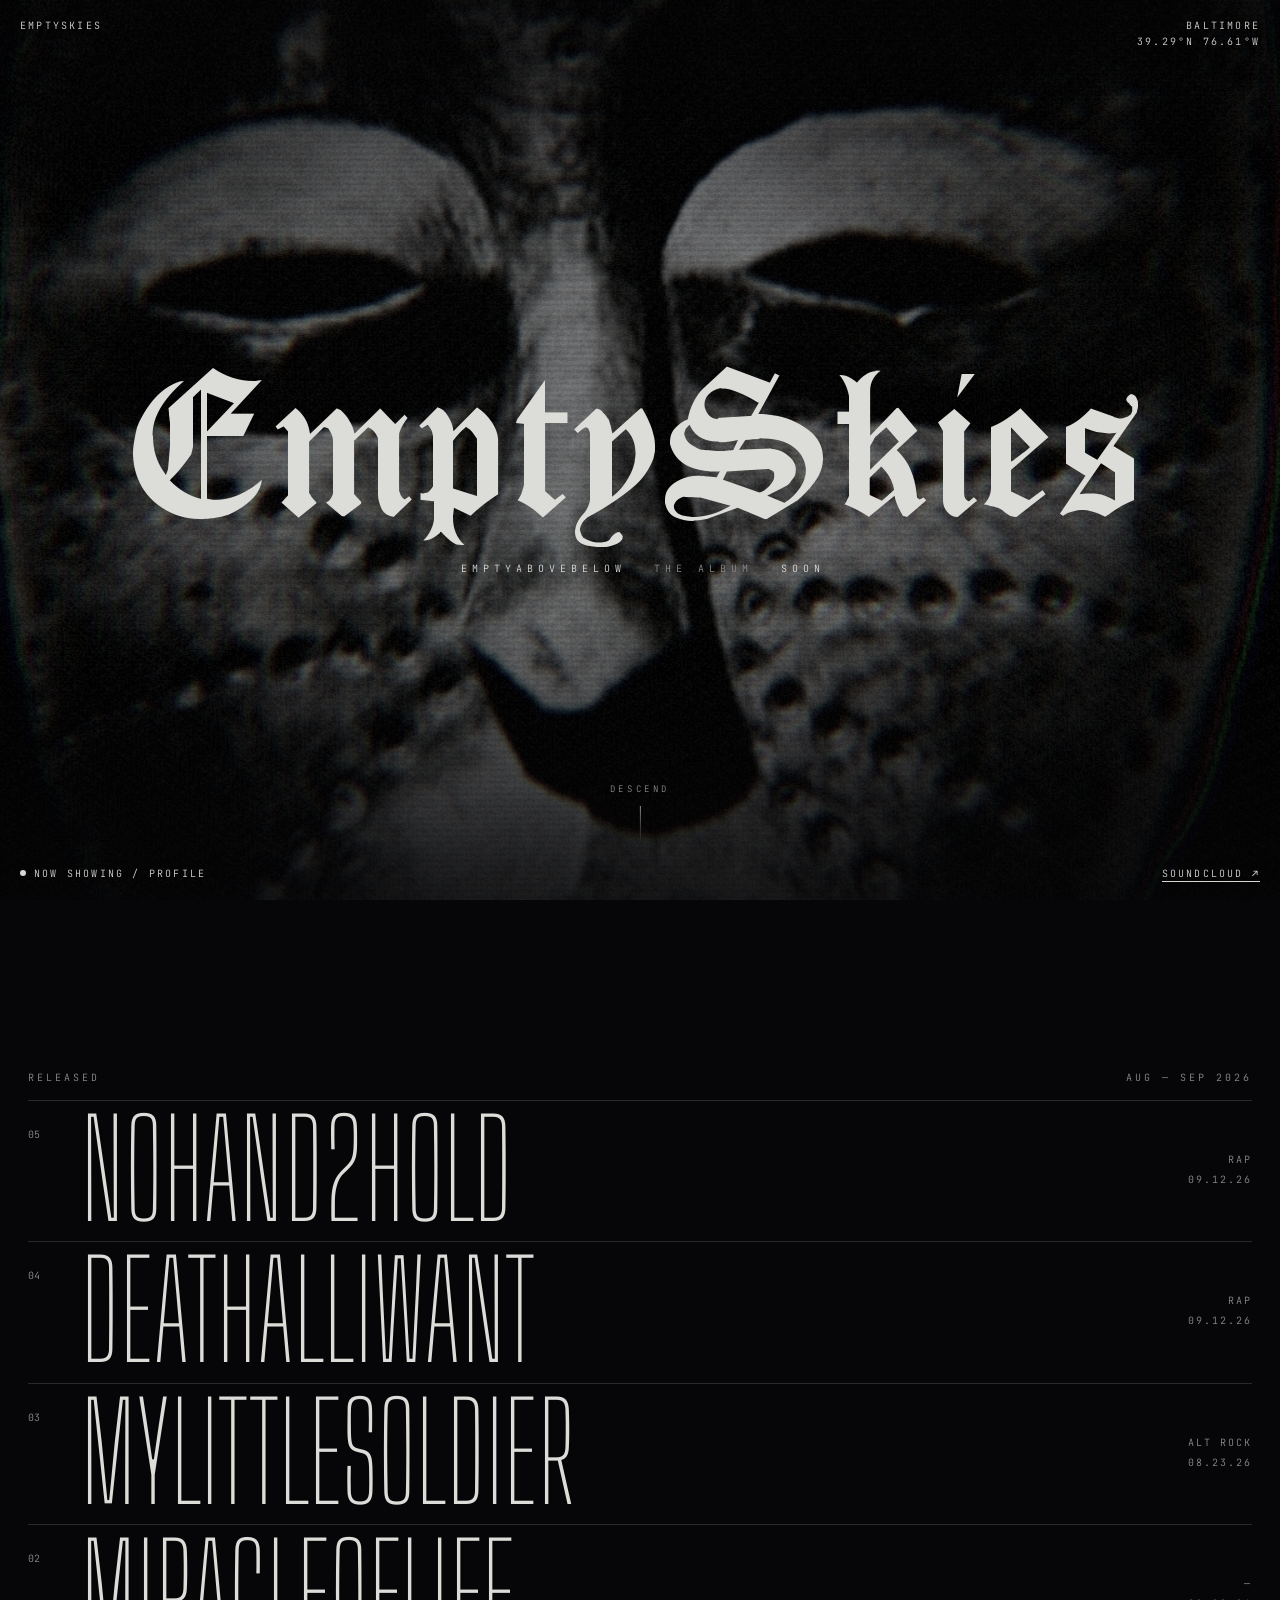
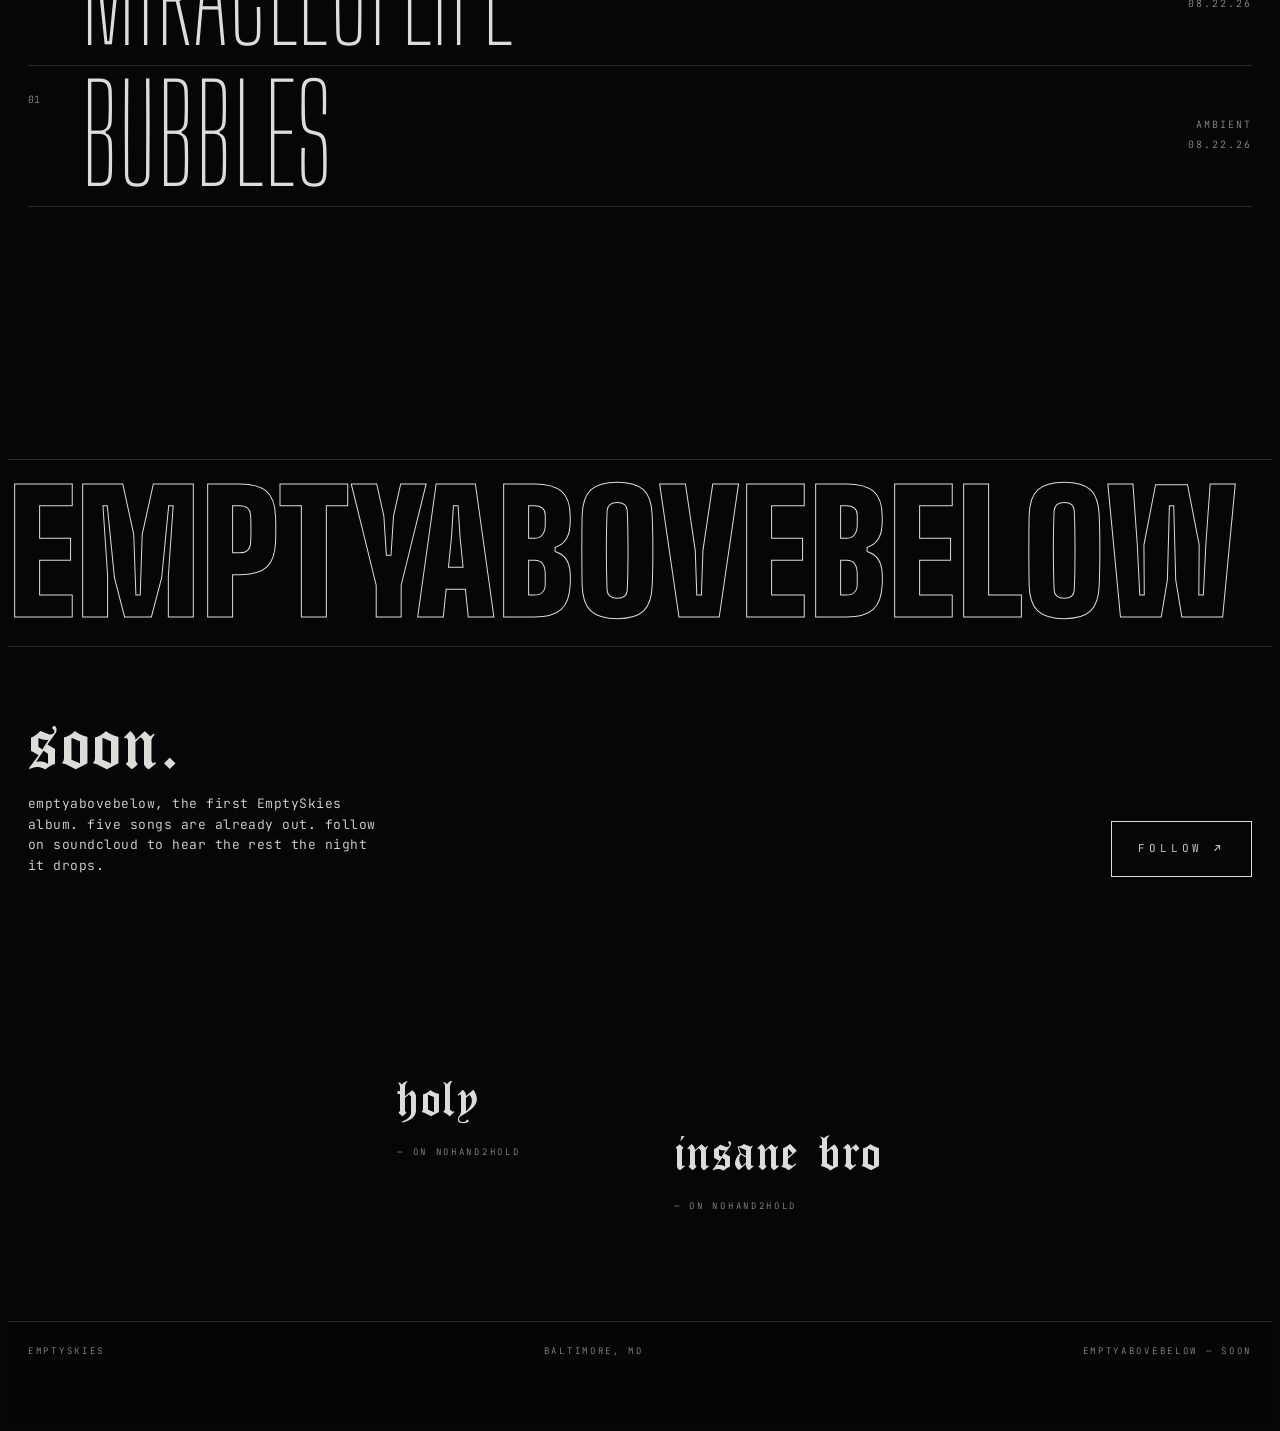
==== index.html @ 1eb43b21 "first commit" ====
<!doctype html>
<html lang="en">
<head>
  <meta charset="utf-8">
  <meta name="viewport" content="width=device-width, initial-scale=1, viewport-fit=cover">
  <title>EmptySkies</title>
  <meta name="description" content="EmptySkies, a Baltimore artist. Debut album emptyabovebelow coming soon. Listen on SoundCloud.">
  <meta name="theme-color" content="#060608">
  <meta property="og:type" content="website">
  <meta property="og:title" content="EmptySkies">
  <meta property="og:description" content="Debut album emptyabovebelow, coming soon.">
  <meta property="og:image" content="assets/img/avatar.jpg">
  <meta name="twitter:card" content="summary">
  <link rel="icon" href="assets/img/avatar.jpg">
  <link rel="preconnect" href="https://fonts.googleapis.com">
  <link rel="preconnect" href="https://fonts.gstatic.com" crossorigin>
  <link rel="stylesheet" href="https://fonts.googleapis.com/css2?family=Big+Shoulders+Display:wght@100..900&family=JetBrains+Mono:wght@300;400&display=swap">
  <link rel="stylesheet" href="style.css">
</head>
<body>
<canvas id="bg" aria-hidden="true"></canvas>
<div class="veil" aria-hidden="true"></div>

<div class="corner tl">EmptySkies</div>
<div class="corner tr">Baltimore<br>39.29°N 76.61°W</div>
<div class="corner bl"><span class="rec" aria-hidden="true"></span><span id="now">now showing / profile</span></div>
<div class="corner br"><a href="https://soundcloud.com/emptyskies-416412725" target="_blank" rel="noopener">SoundCloud ↗</a></div>

<main>
  <section class="hero">
    <div>
      <h1 class="mark">EmptySkies</h1>
      <div class="under"><span>emptyabovebelow</span><em>the album</em><span>soon</span></div>
    </div>
    <div class="scroll-cue">descend</div>
  </section>

  <section class="tracks-sec" aria-labelledby="rel">
    <div class="sec-label"><span id="rel">released</span><span>aug — sep 2026</span></div>
    <ol class="tracks">
      <li><a class="row" data-img="nohand2hold" data-name="NoHand2Hold" href="https://soundcloud.com/emptyskies-416412725/nohand2hold" target="_blank" rel="noopener">
        <span class="idx">05</span><span class="ttl">NoHand2Hold</span>
        <span class="meta"><span>rap</span><span>09.12.26</span></span>
        <span class="cap">no hand 2 hold so i put racks in my jeans..</span>
        <span class="go">listen ↗</span></a></li>
      <li><a class="row" data-img="deathalliwant" data-name="DeathAlliWant" href="https://soundcloud.com/emptyskies-416412725/deathalliwant" target="_blank" rel="noopener">
        <span class="idx">04</span><span class="ttl">DeathAlliWant</span>
        <span class="meta"><span>rap</span><span>09.12.26</span></span>
        <span class="cap">im tryn tryna die.</span>
        <span class="go">listen ↗</span></a></li>
      <li><a class="row" data-img="mylittlesoldier" data-name="MyLittleSoldier" href="https://soundcloud.com/emptyskies-416412725/mylittlesoldier" target="_blank" rel="noopener">
        <span class="idx">03</span><span class="ttl">MyLittleSoldier</span>
        <span class="meta"><span>alt rock</span><span>08.23.26</span></span>
        <span class="cap">hold close</span>
        <span class="go">listen ↗</span></a></li>
      <li><a class="row" data-img="avatar" data-name="MiracleOfLife" href="https://soundcloud.com/emptyskies-416412725/tracks" target="_blank" rel="noopener">
        <span class="idx">02</span><span class="ttl">MiracleOfLife</span>
        <span class="meta"><span>—</span><span>08.22.26</span></span>
        <span class="cap">on soundcloud</span>
        <span class="go">listen ↗</span></a></li>
      <li><a class="row" data-img="bubbles" data-name="Bubbles" href="https://soundcloud.com/emptyskies-416412725/bubbles" target="_blank" rel="noopener">
        <span class="idx">01</span><span class="ttl">Bubbles</span>
        <span class="meta"><span>ambient</span><span>08.22.26</span></span>
        <span class="cap">whispers of many broken promises</span>
        <span class="go">listen ↗</span></a></li>
    </ol>
  </section>

  <section class="album" aria-labelledby="alb">
    <div class="marquee" aria-hidden="true">
      <div class="marquee-track">
        <span>emptyabovebelow</span><span>emptyabovebelow</span><span>emptyabovebelow</span>
        <span>emptyabovebelow</span><span>emptyabovebelow</span><span>emptyabovebelow</span>
      </div>
    </div>
    <div class="album-body">
      <div>
        <h2 class="soon" id="alb">soon.</h2>
        <p>emptyabovebelow, the first EmptySkies album. five songs are already out. follow on soundcloud to hear the rest the night it drops.</p>
      </div>
      <a class="follow" href="https://soundcloud.com/emptyskies-416412725" target="_blank" rel="noopener">follow ↗</a>
    </div>
  </section>

  <section class="heard" aria-label="listener comments">
    <q>holy<small>— on NoHand2Hold</small></q>
    <q>insane bro<small>— on NoHand2Hold</small></q>
  </section>
</main>

<footer>
  <span>EmptySkies</span>
  <span>Baltimore, MD</span>
  <span>emptyabovebelow — soon</span>
</footer>

<script src="main.js"></script>
</body>
</html>
---- style.css ----
@font-face {
  font-family: "Cloister Black";
  src: url("assets/fonts/CloisterBlack.ttf") format("truetype");
  font-display: swap;
}

  :root {
    color-scheme: dark;
    --void: #060608;
    --bone: #dcdcd8;
    --ash: #8b8c8f;
    --smoke: #4a4b50;
    --hair: rgba(220,220,216,.16);
    --gothic: "Cloister Black", "Old English Text MT", "Times New Roman", serif;
    --tall: "Big Shoulders Display", "Oswald", "Arial Narrow", sans-serif;
    --mono: "JetBrains Mono", ui-monospace, Menlo, monospace;
  }
  * { box-sizing: border-box; }
  html { background: var(--void); overflow-x: clip; }
  body {
    background: var(--void);
    color: var(--bone);
    font-family: var(--mono);
    font-weight: 300;
    font-size: 12px;
    line-height: 1.6;
    letter-spacing: .04em;
    -webkit-font-smoothing: antialiased;
  }
  a { color: inherit; text-decoration: none; }
  a:focus-visible { outline: 1px solid var(--bone); outline-offset: 4px; }
  ::selection { background: var(--bone); color: var(--void); }

  /* ---------- moving background ---------- */
  #bg {
    position: fixed; inset: 0; width: 100vw; height: 100lvh; z-index: 0; display: block;
    background: var(--void) url("assets/img/avatar.jpg") center / cover no-repeat;
  }
  #bg:not(.gl) { filter: grayscale(.7) brightness(.42) contrast(1.1); }
  #bg.gl { background: var(--void); }
  .veil { position: fixed; inset: 0; z-index: 1; pointer-events: none;
    background: linear-gradient(180deg, rgba(6,6,8,.35) 0%, transparent 25%, transparent 70%, rgba(6,6,8,.6) 100%); }

  /* ---------- fixed corners ---------- */
  .corner {
    position: fixed; z-index: 20; font-size: 10px; letter-spacing: .22em; text-transform: uppercase;
    color: var(--bone); mix-blend-mode: difference; padding: 18px 20px;
  }
  .tl { top: env(safe-area-inset-top, 0px); left: 0; }
  .tr { top: env(safe-area-inset-top, 0px); right: 0; text-align: right; }
  .bl { bottom: env(safe-area-inset-bottom, 0px); left: 0; }
  .br { bottom: env(safe-area-inset-bottom, 0px); right: 0; text-align: right; }
  .corner a { border-bottom: 1px solid currentColor; padding-bottom: 1px; }
  .rec { display: inline-block; width: 6px; height: 6px; border-radius: 50%; background: var(--bone); margin-right: 8px; vertical-align: 1px; animation: rec 1.6s steps(1) infinite; }
  @keyframes rec { 50% { opacity: 0; } }
  #now { transition: opacity .4s ease; }

  main { position: relative; z-index: 10; padding-inline: 20px; }

  /* ---------- hero ---------- */
  .hero {
    position: relative; min-height: 100svh; display: grid; place-items: center; text-align: center;
    padding-block: 80px;
  }
  .mark {
    font-family: var(--gothic); font-weight: 400;
    font-size: clamp(64px, 17vw, 250px); line-height: .9; margin: 0;
    color: var(--bone); mix-blend-mode: difference;
    letter-spacing: -.01em;
    animation: breathe 9s ease-in-out infinite;
  }
  @keyframes breathe { 50% { letter-spacing: .015em; opacity: .88; } }
  .under {
    margin-top: 26px; display: flex; gap: 10px 28px; justify-content: center; flex-wrap: wrap;
    font-size: 10px; letter-spacing: .5em; text-transform: uppercase; color: var(--bone);
    mix-blend-mode: difference; padding-left: .5em;
  }
  .under em { font-style: normal; color: var(--ash); }
  .scroll-cue {
    position: absolute; left: 50%; bottom: 64px; transform: translateX(-50%);
    font-size: 9px; letter-spacing: .4em; text-transform: uppercase; color: var(--ash);
    display: grid; justify-items: center; gap: 10px;
  }
  .scroll-cue::after { content: ""; width: 1px; height: 38px; background: linear-gradient(var(--ash), transparent); animation: drip 2.4s ease-in-out infinite; transform-origin: top; }
  @keyframes drip { 0% { transform: scaleY(0); } 50% { transform: scaleY(1); } 100% { transform: scaleY(1); opacity: 0; } }

  /* ---------- tracks ---------- */
  .tracks-sec { max-width: 1320px; margin: 0 auto; padding-block: 18vh 12vh; }
  .sec-label { display: flex; justify-content: space-between; gap: 16px; font-size: 10px; letter-spacing: .3em; text-transform: uppercase; color: var(--ash); padding-bottom: 14px; border-bottom: 1px solid var(--hair); }
  .tracks { list-style: none; margin: 0; padding: 0; }
  .tracks li { border-bottom: 1px solid var(--hair); }
  .row {
    position: relative; display: grid; grid-template-columns: 4ch minmax(0, 1fr) auto; gap: 0 24px; align-items: center;
    padding: 10px 0 12px;
  }
  .idx { font-size: 10px; color: var(--ash); align-self: start; padding-top: 1.6em; }
  .ttl {
    font-family: var(--tall); font-weight: 150; text-transform: uppercase;
    font-size: clamp(46px, 10.5vw, 150px); line-height: .88; letter-spacing: -.005em;
    color: var(--bone); mix-blend-mode: difference;
    transition: font-weight .6s cubic-bezier(.2,.7,.1,1), letter-spacing .6s cubic-bezier(.2,.7,.1,1);
    overflow-wrap: anywhere;
  }
  .meta { display: grid; justify-items: end; gap: 4px; font-size: 10px; letter-spacing: .2em; text-transform: uppercase; color: var(--ash); text-align: right; }
  .cap {
    grid-column: 2 / -1; font-family: var(--mono); font-size: 13px; letter-spacing: .06em; color: var(--bone);
    max-height: 0; opacity: 0; overflow: hidden; transition: max-height .5s ease, opacity .5s ease, margin .5s ease;
  }
  .cap::before { content: "— "; color: var(--ash); }
  .row:hover .ttl, .row:focus-visible .ttl, .row.on .ttl { font-weight: 800; letter-spacing: .01em; }
  .row:hover .cap, .row:focus-visible .cap, .row.on .cap { max-height: 3em; opacity: 1; margin-top: 8px; }
  .row .go { position: absolute; right: 0; bottom: 14px; font-size: 10px; letter-spacing: .3em; color: var(--bone); opacity: 0; transition: opacity .4s; }
  .row:hover .go, .row.on .go { opacity: 1; }

  /* ---------- album ---------- */
  .album { padding-block: 16vh 8vh; }
  .marquee { overflow: hidden; margin-inline: -20px; border-block: 1px solid var(--hair); padding-block: 18px; }
  .marquee-track { display: flex; width: max-content; animation: slide 38s linear infinite; }
  .marquee span {
    font-family: var(--tall); font-weight: 900; text-transform: uppercase;
    font-size: clamp(64px, 13vw, 190px); line-height: .9; padding-right: .4em; white-space: nowrap;
    color: transparent; -webkit-text-stroke: 1px var(--bone);
  }
  .marquee span:nth-child(3n+2) { color: var(--bone); -webkit-text-stroke: 0; mix-blend-mode: difference; }
  @keyframes slide { to { transform: translateX(-50%); } }
  .album-body {
    max-width: 1320px; margin: 0 auto; padding-top: 56px;
    display: grid; grid-template-columns: minmax(0, 1fr) minmax(0, 1fr); gap: 40px;
    align-items: end;
  }
  .album-body p { margin: 0; max-width: 44ch; font-size: 13px; color: var(--bone); }
  .album-body .soon { font-family: var(--gothic); font-weight: 400; font-size: clamp(44px, 6vw, 84px); line-height: 1; letter-spacing: 0; margin: 0 0 14px; color: var(--bone); }
  .follow {
    justify-self: end; display: inline-flex; gap: 14px; align-items: center;
    font-size: 11px; letter-spacing: .35em; text-transform: uppercase;
    padding: 18px 26px; border: 1px solid var(--bone); color: var(--bone);
    transition: background .35s, color .35s;
  }
  .follow:hover { background: var(--bone); color: var(--void); }

  .heard { max-width: 1320px; margin: 0 auto; padding-block: 12vh 18vh; display: flex; flex-wrap: wrap; gap: 8vh 12vw; justify-content: center; }
  .heard q { font-family: var(--gothic); font-size: clamp(30px, 4vw, 56px); color: var(--bone); quotes: none; mix-blend-mode: difference; }
  .heard q:nth-child(2) { transform: translateY(6vh); }
  .heard small { display: block; font-family: var(--mono); font-size: 9px; letter-spacing: .3em; text-transform: uppercase; color: var(--ash); margin-top: 6px; }

  footer {
    position: relative; z-index: 10; padding: 22px 20px 64px; border-top: 1px solid var(--hair);
    display: flex; justify-content: space-between; flex-wrap: wrap; gap: 10px;
    font-size: 9px; letter-spacing: .3em; text-transform: uppercase; color: var(--ash);
    background: linear-gradient(transparent, rgba(6,6,8,.8));
  }

  @media (max-width: 720px) {
    .corner { padding: 14px 16px; font-size: 9px; letter-spacing: .16em; }
    main { padding-inline: 16px; }
    .row { grid-template-columns: minmax(0, 1fr) auto; }
    .idx { display: none; }
    .cap { grid-column: 1 / -1; }
    .meta { align-self: start; padding-top: .6em; }
    .row .go { display: none; }
    .album-body { grid-template-columns: 1fr; }
    .follow { justify-self: start; }
    .marquee { margin-inline: -16px; }
    .heard q:nth-child(2) { transform: none; }
  }
  @media (prefers-reduced-motion: reduce) {
    .mark, .marquee-track, .scroll-cue::after, .rec { animation: none; }
    .ttl, .cap { transition: none; }
  }
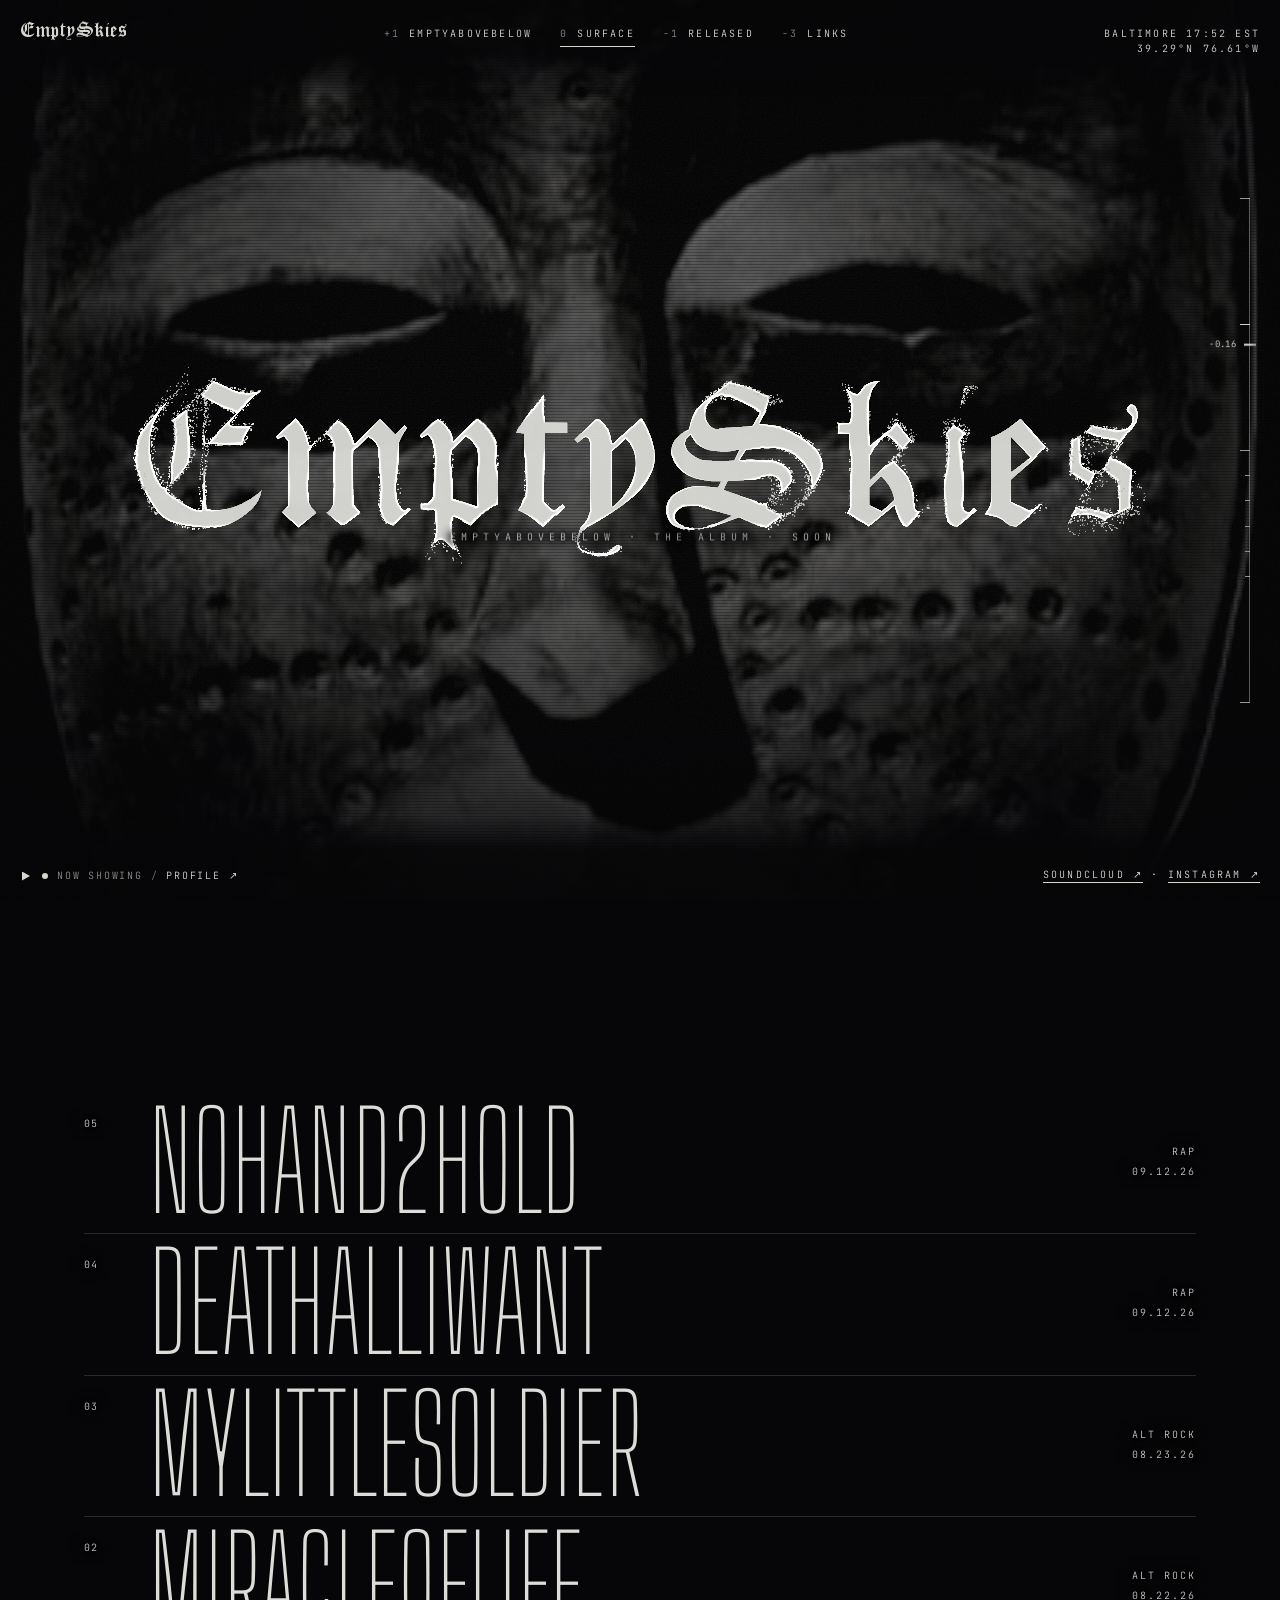
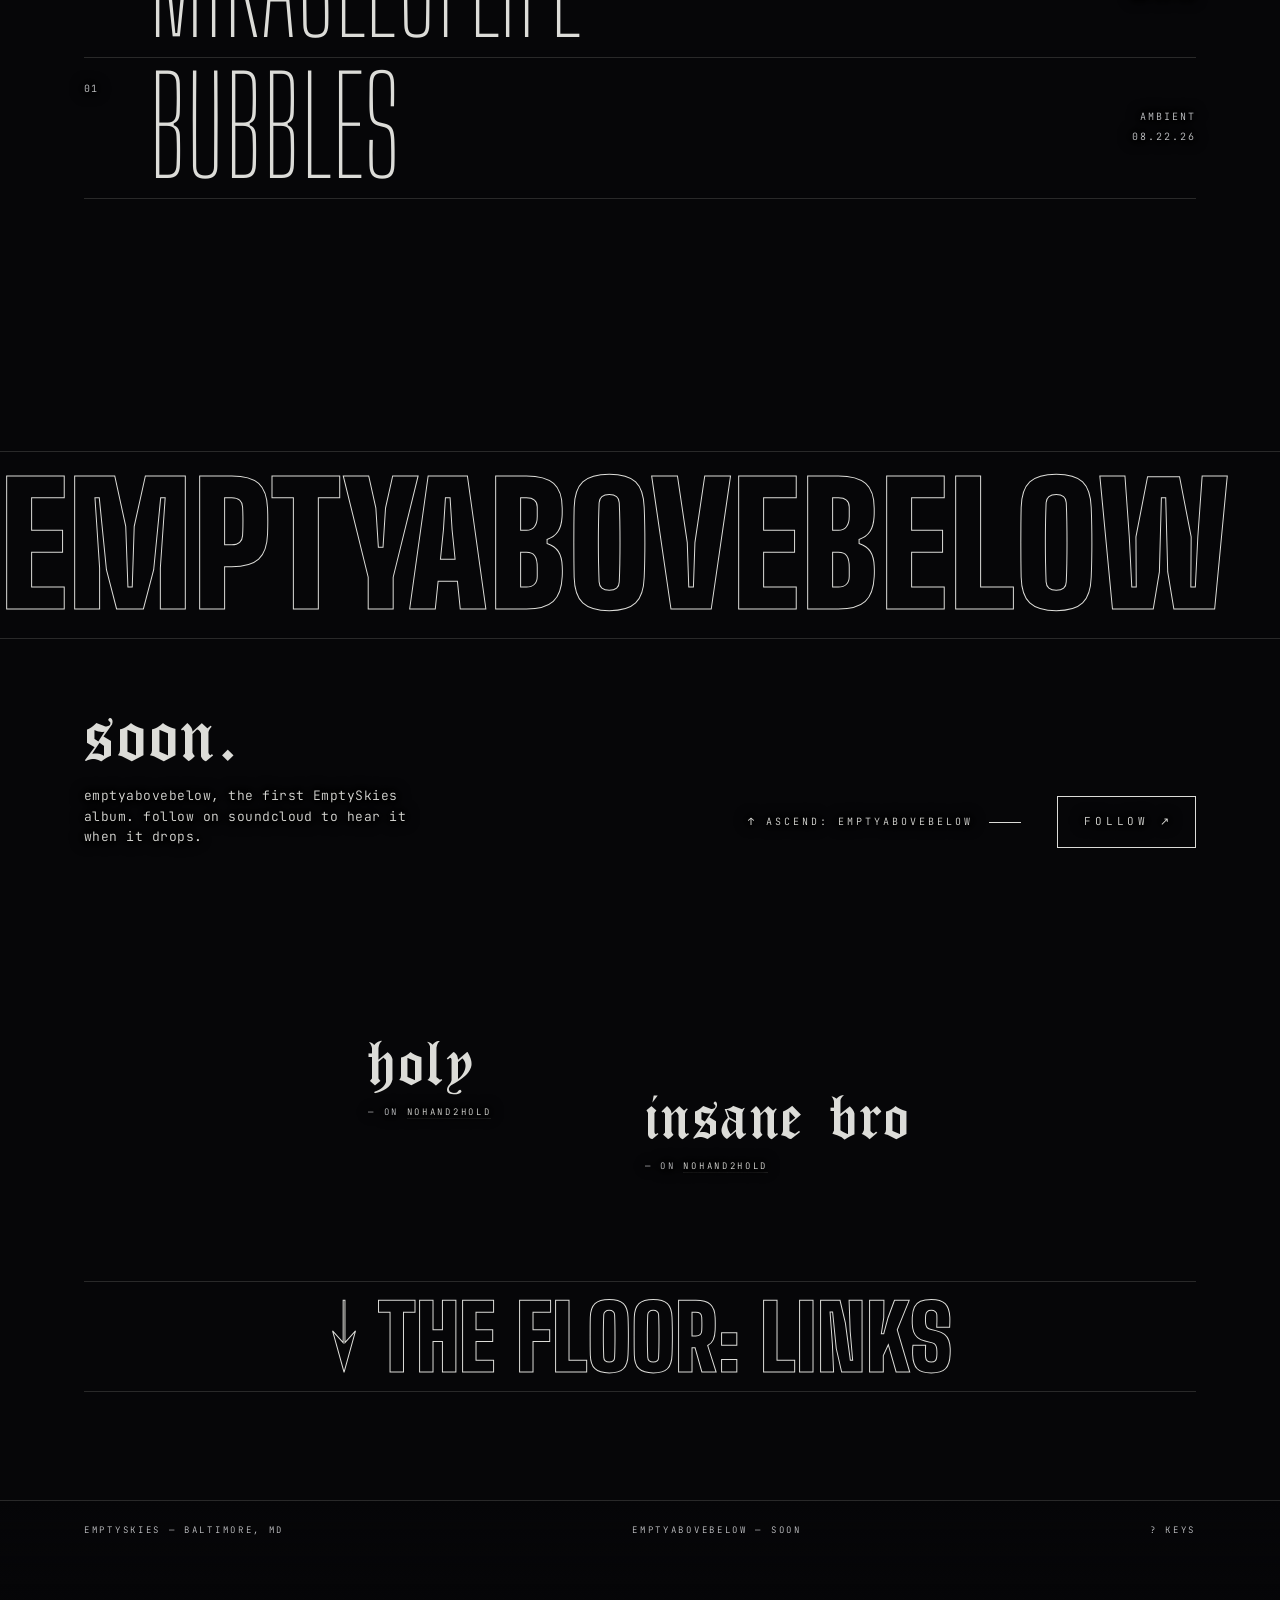
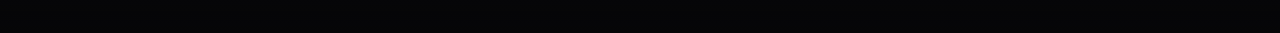
==== commit 9a9f3d38: "Rebuild EmptySkies as a multi-page dark-emo web experience - Ten real pages: surface (home), emptyab" ====
--- a/index.html
+++ b/index.html
@@ -1,72 +1,93 @@
 <!doctype html>
-<html lang="en">
+<html lang="en" class="no-js">
 <head>
   <meta charset="utf-8">
-  <meta name="viewport" content="width=device-width, initial-scale=1, viewport-fit=cover">
   <title>EmptySkies</title>
   <meta name="description" content="EmptySkies, a Baltimore artist. Debut album emptyabovebelow coming soon. Listen on SoundCloud.">
+  <link rel="canonical" href="https://emptyskies.com/">
   <meta name="theme-color" content="#060608">
   <meta property="og:type" content="website">
   <meta property="og:title" content="EmptySkies">
   <meta property="og:description" content="Debut album emptyabovebelow, coming soon.">
-  <meta property="og:image" content="assets/img/avatar.jpg">
+  <meta property="og:url" content="https://emptyskies.com/">
+  <meta property="og:image" content="https://emptyskies.com/assets/img/avatar.jpg">
+  <meta property="og:image:width" content="500">
+  <meta property="og:image:height" content="500">
+  <meta property="og:image:alt" content="a carved mask with slit eyes and rows of drilled holes">
   <meta name="twitter:card" content="summary">
+  <!-- shell:head -->
+  <meta name="viewport" content="width=device-width, initial-scale=1, viewport-fit=cover">
   <link rel="icon" href="assets/img/avatar.jpg">
-  <link rel="preconnect" href="https://fonts.googleapis.com">
-  <link rel="preconnect" href="https://fonts.gstatic.com" crossorigin>
-  <link rel="stylesheet" href="https://fonts.googleapis.com/css2?family=Big+Shoulders+Display:wght@100..900&family=JetBrains+Mono:wght@300;400&display=swap">
+  <link rel="preload" href="assets/fonts/CloisterBlack.ttf" as="font" type="font/ttf" crossorigin><link rel="preload" href="assets/fonts/BigShouldersDisplay-latin.woff2" as="font" type="font/woff2" crossorigin><link rel="preload" href="assets/fonts/JetBrainsMono-latin.woff2" as="font" type="font/woff2" crossorigin>
   <link rel="stylesheet" href="style.css">
+  <script>document.documentElement.classList.replace('no-js', 'js')</script>
+  <script defer src="js/core.js"></script><script defer src="js/hero.js"></script><script defer src="js/sky.js"></script><script defer src="js/player.js"></script><script defer src="js/site.js"></script><script defer src="js/barb.js"></script>
+  <!-- /shell:head -->
 </head>
 <body>
+<a class="skip" href="#page">skip to content</a>
 <canvas id="bg" aria-hidden="true"></canvas>
 <div class="veil" aria-hidden="true"></div>
-
-<div class="corner tl">EmptySkies</div>
-<div class="corner tr">Baltimore<br>39.29°N 76.61°W</div>
-<div class="corner bl"><span class="rec" aria-hidden="true"></span><span id="now">now showing / profile</span></div>
-<div class="corner br"><a href="https://soundcloud.com/emptyskies-416412725" target="_blank" rel="noopener">SoundCloud ↗</a></div>
-
-<main>
-  <section class="hero">
-    <div>
-      <h1 class="mark">EmptySkies</h1>
-      <div class="under"><span>emptyabovebelow</span><em>the album</em><span>soon</span></div>
+<header class="bar">
+  <a class="bar-mark" href="./">EmptySkies</a>
+  <nav class="bar-nav" aria-label="site"><ol>
+    <li><a href="emptyabovebelow/"><span class="alt" aria-hidden="true">+1</span>emptyabovebelow</a></li>
+    <li><a href="./" aria-current="page"><span class="alt" aria-hidden="true">0</span>surface</a></li>
+    <li><a href="./#released"><span class="alt" aria-hidden="true">−1</span>released</a></li>
+    <li><a href="links/"><span class="alt" aria-hidden="true">−3</span>links</a></li>
+  </ol></nav>
+  <p class="bar-geo">Baltimore <span data-clock></span><br>39.29°N 76.61°W</p>
+</header>
+<main id="page" tabindex="-1" data-page="home" data-depth="0" data-span="-1" data-cover="avatar" data-mood="surface">
+  <section class="hero" aria-labelledby="mark">
+    <div class="hero-pin">
+      <h1 class="mark" id="mark" tabindex="-1">EmptySkies</h1>
+      <a class="under" data-hero-under href="emptyabovebelow/"><span>emptyabovebelow</span><i class="sep" aria-hidden="true">·</i><em>the album</em><i class="sep" aria-hidden="true">·</i><span>soon</span></a>
+      <a class="scroll-cue" data-hero-cue href="#released">descend</a>
     </div>
-    <div class="scroll-cue">descend</div>
   </section>
 
-  <section class="tracks-sec" aria-labelledby="rel">
-    <div class="sec-label"><span id="rel">released</span><span>aug — sep 2026</span></div>
+  <section class="released" id="released" data-depth-at="-1" aria-labelledby="released-h">
+    <div class="sec-label" data-hero-handoff><h2 id="released-h">released</h2><span>5 · 16:34</span><span>aug — sep 2026</span></div>
     <ol class="tracks">
-      <li><a class="row" data-img="nohand2hold" data-name="NoHand2Hold" href="https://soundcloud.com/emptyskies-416412725/nohand2hold" target="_blank" rel="noopener">
-        <span class="idx">05</span><span class="ttl">NoHand2Hold</span>
-        <span class="meta"><span>rap</span><span>09.12.26</span></span>
+      <li class="row" data-track="nohand2hold" data-progress="nohand2hold">
+        <button class="idx play" data-play="nohand2hold" aria-pressed="false"><span class="sr-only">05 play NoHand2Hold</span></button><span class="n" aria-hidden="true">05</span>
+        <a class="ttl" href="music/nohand2hold/" data-weight="nohand2hold">NoHand2Hold</a>
+        <span class="meta"><span>rap</span><time datetime="2026-09-12T20:13:30Z">09.12.26</time></span>
         <span class="cap">no hand 2 hold so i put racks in my jeans..</span>
-        <span class="go">listen ↗</span></a></li>
-      <li><a class="row" data-img="deathalliwant" data-name="DeathAlliWant" href="https://soundcloud.com/emptyskies-416412725/deathalliwant" target="_blank" rel="noopener">
-        <span class="idx">04</span><span class="ttl">DeathAlliWant</span>
-        <span class="meta"><span>rap</span><span>09.12.26</span></span>
+        <span class="go" aria-hidden="true">enter →</span>
+      </li>
+      <li class="row" data-track="deathalliwant" data-progress="deathalliwant">
+        <button class="idx play" data-play="deathalliwant" aria-pressed="false"><span class="sr-only">04 play DeathAlliWant</span></button><span class="n" aria-hidden="true">04</span>
+        <a class="ttl" href="music/deathalliwant/" data-weight="deathalliwant">DeathAlliWant</a>
+        <span class="meta"><span>rap</span><time datetime="2026-09-12T20:05:20Z">09.12.26</time></span>
         <span class="cap">im tryn tryna die.</span>
-        <span class="go">listen ↗</span></a></li>
-      <li><a class="row" data-img="mylittlesoldier" data-name="MyLittleSoldier" href="https://soundcloud.com/emptyskies-416412725/mylittlesoldier" target="_blank" rel="noopener">
-        <span class="idx">03</span><span class="ttl">MyLittleSoldier</span>
-        <span class="meta"><span>alt rock</span><span>08.23.26</span></span>
+        <span class="go" aria-hidden="true">enter →</span>
+      </li>
+      <li class="row" data-track="mylittlesoldier" data-progress="mylittlesoldier">
+        <button class="idx play" data-play="mylittlesoldier" aria-pressed="false"><span class="sr-only">03 play MyLittleSoldier</span></button><span class="n" aria-hidden="true">03</span>
+        <a class="ttl" href="music/mylittlesoldier/" data-weight="mylittlesoldier">MyLittleSoldier</a>
+        <span class="meta"><span>alt rock</span><time datetime="2026-08-23T14:21:46Z">08.23.26</time></span>
         <span class="cap">hold close</span>
-        <span class="go">listen ↗</span></a></li>
-      <li><a class="row" data-img="avatar" data-name="MiracleOfLife" href="https://soundcloud.com/emptyskies-416412725/tracks" target="_blank" rel="noopener">
-        <span class="idx">02</span><span class="ttl">MiracleOfLife</span>
-        <span class="meta"><span>—</span><span>08.22.26</span></span>
-        <span class="cap">on soundcloud</span>
-        <span class="go">listen ↗</span></a></li>
-      <li><a class="row" data-img="bubbles" data-name="Bubbles" href="https://soundcloud.com/emptyskies-416412725/bubbles" target="_blank" rel="noopener">
-        <span class="idx">01</span><span class="ttl">Bubbles</span>
-        <span class="meta"><span>ambient</span><span>08.22.26</span></span>
+        <span class="go" aria-hidden="true">enter →</span>
+      </li>
+      <li class="row" data-track="miracleoflife" data-progress="miracleoflife">
+        <button class="idx play" data-play="miracleoflife" aria-pressed="false"><span class="sr-only">02 play MiracleOfLife</span></button><span class="n" aria-hidden="true">02</span>
+        <a class="ttl" href="music/miracleoflife/" data-weight="miracleoflife">MiracleOfLife</a>
+        <span class="meta"><span>alt rock</span><time datetime="2026-08-22T02:41:12Z">08.22.26</time></span>
+        <span class="go" aria-hidden="true">enter →</span>
+      </li>
+      <li class="row" data-track="bubbles" data-progress="bubbles">
+        <button class="idx play" data-play="bubbles" aria-pressed="false"><span class="sr-only">01 play Bubbles</span></button><span class="n" aria-hidden="true">01</span>
+        <a class="ttl" href="music/bubbles/" data-weight="bubbles">Bubbles</a>
+        <span class="meta"><span>ambient</span><time datetime="2026-08-22T02:01:40Z">08.22.26</time></span>
         <span class="cap">whispers of many broken promises</span>
-        <span class="go">listen ↗</span></a></li>
+        <span class="go" aria-hidden="true">enter →</span>
+      </li>
     </ol>
   </section>
 
-  <section class="album" aria-labelledby="alb">
+  <section class="album" aria-labelledby="soon">
     <div class="marquee" aria-hidden="true">
       <div class="marquee-track">
         <span>emptyabovebelow</span><span>emptyabovebelow</span><span>emptyabovebelow</span>
@@ -75,25 +96,26 @@
     </div>
     <div class="album-body">
       <div>
-        <h2 class="soon" id="alb">soon.</h2>
-        <p>emptyabovebelow, the first EmptySkies album. five songs are already out. follow on soundcloud to hear the rest the night it drops.</p>
+        <h2 class="soon" id="soon">soon.</h2>
+        <p>emptyabovebelow, the first EmptySkies album. follow on soundcloud to hear it when it drops.</p>
       </div>
-      <a class="follow" href="https://soundcloud.com/emptyskies-416412725" target="_blank" rel="noopener">follow ↗</a>
+      <div class="album-acts">
+        <a class="door" href="emptyabovebelow/">↑ ascend: emptyabovebelow</a>
+        <a class="btn" href="https://soundcloud.com/emptyskies-416412725" target="_blank" rel="noopener">follow ↗</a>
+      </div>
     </div>
   </section>
 
   <section class="heard" aria-label="listener comments">
-    <q>holy<small>— on NoHand2Hold</small></q>
-    <q>insane bro<small>— on NoHand2Hold</small></q>
+    <figure><blockquote>holy</blockquote><figcaption>— on <a href="music/nohand2hold/">NoHand2Hold</a></figcaption></figure>
+    <figure><blockquote>insane bro</blockquote><figcaption>— on <a href="music/nohand2hold/">NoHand2Hold</a></figcaption></figure>
   </section>
+
+  <a class="door big floor-door" href="links/">↓ the floor: links</a>
 </main>
-
-<footer>
-  <span>EmptySkies</span>
-  <span>Baltimore, MD</span>
-  <span>emptyabovebelow — soon</span>
+<footer class="foot">
+  <span>EmptySkies — Baltimore, MD</span><span>emptyabovebelow — soon</span>
+  <span><a href="https://soundcloud.com/emptyskies-416412725" target="_blank" rel="noopener">SoundCloud ↗</a> · <a href="https://www.instagram.com/emptyabovebelow/" target="_blank" rel="noopener">Instagram ↗</a></span>
 </footer>
-
-<script src="main.js"></script>
 </body>
 </html>
--- a/style.css
+++ b/style.css
@@ -1,169 +1,1113 @@
+/* EmptySkies — one stylesheet. Sections: 0 setup · 1 base · 2 sky · 3 chrome · 3 player · 4 components · 5 pages · 6 motion */
+/* ========== 0. setup: fonts, registered properties, tokens ========== */
+/* self-hosted: nothing third-party on first paint. Big Shoulders + JetBrains Mono are OFL (licences in assets/fonts). */
 @font-face {
   font-family: "Cloister Black";
   src: url("assets/fonts/CloisterBlack.ttf") format("truetype");
   font-display: swap;
 }
-
-  :root {
-    color-scheme: dark;
-    --void: #060608;
-    --bone: #dcdcd8;
-    --ash: #8b8c8f;
-    --smoke: #4a4b50;
-    --hair: rgba(220,220,216,.16);
-    --gothic: "Cloister Black", "Old English Text MT", "Times New Roman", serif;
-    --tall: "Big Shoulders Display", "Oswald", "Arial Narrow", sans-serif;
-    --mono: "JetBrains Mono", ui-monospace, Menlo, monospace;
+@font-face {
+  font-family: "Big Shoulders Display";
+  src: url("assets/fonts/BigShouldersDisplay-latin.woff2") format("woff2");
+  font-weight: 100 900;
+  font-display: fallback;
+}
+@font-face {
+  font-family: "JetBrains Mono";
+  src: url("assets/fonts/JetBrainsMono-latin.woff2") format("woff2");
+  font-weight: 100 800;
+  font-display: swap;
+}
+@property --drop { syntax: '<percentage>'; inherits: true; initial-value: 0%; }
+@property --r { syntax: '<length>'; inherits: false; initial-value: 0px; }
+
+:root {
+  color-scheme: dark;
+  --void: #060608;
+  --bone: #dcdcd8;
+  --ash: #8b8c8f;
+  --smoke: #4a4b50;
+  --hair: rgba(220,220,216,.16);
+  --blood: #8a0f14;
+  --fog: #d6d6d2;
+  /* zone tokens: in-page type uses these, never mix-blend-mode.
+     below, small type sits on the live sky, whose covers peak near .45 luminance (bone is only 3.6:1 there):
+     --ink-2 stays close to bone, and --halo, a soft dark dilation of the glyphs, gives small type its own ground */
+  --ink: var(--bone);
+  --ink-2: #c5c6c9;
+  --line: var(--hair);
+  --halo: 3px 0 3px var(--hl), -3px 0 3px var(--hl), 0 3px 3px var(--hl), 0 -3px 3px var(--hl),
+          6px 0 6px var(--hl), -6px 0 6px var(--hl), 0 6px 6px var(--hl), 0 -6px 6px var(--hl),
+          4px 4px 6px var(--hl), -4px -4px 6px var(--hl), 4px -4px 6px var(--hl), -4px 4px 6px var(--hl), 0 0 16px var(--hl);
+  --hl: rgba(6,6,8,.8);
+  --ground: rgba(6,6,8,.5);   /* a soft patch under a label whose gaps the halo can't reach (see .sec-label) */
+  --gothic: "Cloister Black", "Old English Text MT", "Times New Roman", serif;
+  --tall: "Big Shoulders Display", "Oswald", "Arial Narrow", sans-serif;
+  --mono: "JetBrains Mono", ui-monospace, Menlo, monospace;
+  --ease-io: cubic-bezier(.7,0,.2,1);
+  --ease-out: cubic-bezier(.2,.7,.1,1);
+  --gutter: 20px;
+  --dock-h: 56px;
+}
+@media (max-width: 720px) { :root { --gutter: 16px; } }
+
+/* the album page is the only light place */
+html[data-zone=above] {
+  --ink: var(--void);
+  --ink-2: #45464b;
+  --line: rgba(6,6,8,.2);
+  --halo: none;   /* dark ink on the flat fog needs no ground */
+  --ground: transparent;
+  color-scheme: light;
+}
+
+/* ========== 1. base ========== */
+* { box-sizing: border-box; }
+html {
+  background: var(--void); overflow-x: clip;
+  /* focus and find-in-page keep what they reveal clear of the bottom chrome (dock bar, desktop dock + corner scrim).
+     no scroll-padding-top: hash jumps land where the router and the depth anchors put them */
+  scroll-padding-bottom: calc(var(--dock-h) + 28px + env(safe-area-inset-bottom));
+}
+@media (prefers-reduced-motion: no-preference) { html { scroll-behavior: smooth; } }
+body {
+  margin: 0;
+  background: var(--void);
+  color: var(--ink);
+  font-family: var(--mono);
+  font-weight: 300;
+  font-size: 12px;
+  line-height: 1.6;
+  letter-spacing: .04em;
+  -webkit-font-smoothing: antialiased;
+  transition: color .8s ease;
+}
+html[data-zone=above] body { background: var(--fog); }
+a { color: inherit; text-decoration: none; }
+button { font: inherit; color: inherit; letter-spacing: inherit; background: none; border: 0; padding: 0; cursor: pointer; }
+img { display: block; max-width: 100%; }
+:focus-visible { outline: 1px solid currentColor; outline-offset: 4px; }
+#page h1:focus { outline: none; }
+::selection { background: var(--bone); color: var(--void); }
+
+.sr-only {
+  position: absolute !important; width: 1px; height: 1px; padding: 0; margin: -1px;
+  overflow: hidden; clip: rect(0 0 0 0); clip-path: inset(50%); white-space: nowrap; border: 0;
+}
+.skip {
+  position: fixed; left: max(var(--gutter), env(safe-area-inset-left)); top: calc(12px + env(safe-area-inset-top)); z-index: 30;
+  padding: 10px 14px; background: var(--bone); color: var(--void);
+  font-size: 10px; letter-spacing: .22em; text-transform: uppercase;
+  transform: translateY(-200%);
+}
+.skip:focus { transform: none; }
+
+/* no-js: nothing that needs the player */
+html.no-js [data-play], html.no-js .js-only { display: none !important; }
+
+/* the gutter, or the notch in landscape. declared on #page so a --gutter set on #page (site, >=900) still counts */
+#page {
+  --pad-l: max(var(--gutter), env(safe-area-inset-left));
+  --pad-r: max(var(--gutter), env(safe-area-inset-right));
+  position: relative; z-index: 10; display: block; padding-inline: var(--pad-l) var(--pad-r);
+}
+
+/* ========== 2. sky: #bg, veil, ink ========== */
+#bg {
+  position: fixed; top: 0; left: 0; z-index: 0; display: block;
+  width: 100%; height: 100vh; height: 100lvh;   /* lvh: the url bar never resizes the canvas */
+  background: var(--void); pointer-events: none;
+}
+/* no JS: the avatar, graded in CSS */
+html.no-js #bg { background: var(--void) url("assets/img/avatar.jpg") center / cover no-repeat; filter: grayscale(.7) brightness(.42) contrast(1.1); }
+html[data-zone=above] #bg:not(.gl) { background: var(--fog); filter: none; }
+
+/* no WebGL, file:// or ?nogl: sky.js swaps the canvas for div#bg and sets --cover (P2-10 polish).
+   a still on purpose: any endless animation here recomposites the whole viewport every frame,
+   and the machines that get this sky are the ones that can't afford it */
+div#bg { overflow: hidden; transition: background-color .8s; }
+div#bg::before, div#bg::after { content: ""; position: absolute; inset: 0; }
+div#bg::before {
+  background: var(--cover, none) center / cover no-repeat;
+  filter: grayscale(.7) brightness(.42) contrast(1.1);
+  transform: scale(1.1);   /* framed like the GL sky's zoom */
+  transition: background-image 1.2s ease-in-out, opacity .8s;
+}
+div#bg::after {   /* film grain: a 160px turbulence tile */
+  opacity: .09;
+  background: url("data:image/svg+xml,%3Csvg xmlns='http://www.w3.org/2000/svg' width='160' height='160'%3E%3Cfilter id='g'%3E%3CfeTurbulence type='fractalNoise' baseFrequency='.8' numOctaves='3' stitchTiles='stitch'/%3E%3CfeColorMatrix type='saturate' values='0'/%3E%3C/filter%3E%3Crect width='160' height='160' filter='url(%23g)'/%3E%3C/svg%3E") 0 0 / 160px 160px;
+}
+html[data-zone=above] div#bg::before { opacity: 0; }
+html[data-page=nosignal] div#bg::after { opacity: .3; }   /* no signal: the grain becomes snow */
+
+.veil {
+  position: fixed; inset: 0; z-index: 1; pointer-events: none;
+  background: linear-gradient(180deg, rgba(6,6,8,.35) 0%, transparent 25%, transparent 70%, rgba(6,6,8,.6) 100%);
+  transition: opacity .8s;
+}
+div#bg + .veil {   /* the CSS sky also gets 1px scanlines and a vignette */
+  background:
+    repeating-linear-gradient(180deg, rgba(6,6,8,.28) 0 1px, transparent 1px 3px),
+    radial-gradient(ellipse at 50% 45%, transparent 35%, rgba(6,6,8,.72) 100%),
+    linear-gradient(180deg, rgba(6,6,8,.35) 0%, transparent 25%, transparent 70%, rgba(6,6,8,.6) 100%);
+}
+html[data-zone=above] .veil { opacity: 0; }
+
+/* CSS ink (the GL sky draws its own): blooms from --x --y, drains toward an origin off-screen */
+.ink {
+  position: fixed; inset: 0; z-index: 15; pointer-events: none; visibility: hidden;
+  --x: 50%; --y: 50%;
+  background: radial-gradient(circle at var(--x) var(--y), var(--void) calc(var(--r) - 3px), var(--blood) var(--r), transparent calc(var(--r) + 5px));
+  transition: --r .32s cubic-bezier(.5,0,.75,0);
+}
+.ink.on { visibility: visible; }
+.ink.out { transition: --r .65s ease-out; }
+.ink.snap { transition: none; }
+
+@media (prefers-reduced-motion: reduce) {
+  div#bg::before { transition: opacity .15s; }
+  .ink, .ink.out { transition: none; }
+}
+@media (prefers-contrast: more) {
+  .veil, div#bg + .veil { background: rgba(6,6,8,.5); }
+}
+@media (forced-colors: active) {
+  #bg, .veil, .ink { display: none; }
+}
+
+/* ========== 3. chrome: bar, menu, gauge, corners, footer, toast, keys ========== */
+
+/* ---------- bar (fixed, difference blend: reads on the dark sky and on the fog) ---------- */
+.bar {
+  position: fixed; top: 0; left: 0; right: 0; z-index: 20;
+  display: flex; justify-content: space-between; align-items: baseline; gap: 10px 28px;
+  padding: calc(18px + env(safe-area-inset-top)) max(var(--gutter), env(safe-area-inset-right)) 18px max(var(--gutter), env(safe-area-inset-left));
+  --c: var(--bone); color: var(--c); mix-blend-mode: difference; pointer-events: none;
+  font: 300 10px/1.5 var(--mono); letter-spacing: .22em; text-transform: uppercase;
+}
+.bar > * { pointer-events: auto; }
+/* the fixed bar spans the layout viewport, so a page wider than the screen (a fallback face in a huge title) would
+   carry the menu button off it. html's clip doesn't stop mobile Chrome widening that viewport; an element's does */
+#page { overflow-x: clip; }
+.bar-mark {
+  display: inline-block; padding-block: 11px; margin-block: -11px;   /* a 44px target that doesn't move the bar */
+  font: 400 22px/1 var(--gothic); letter-spacing: 0; text-transform: none;
+}
+.bar-nav { position: relative; }
+.bar-nav ol { display: flex; gap: 28px; margin: 0; padding: 0; list-style: none; }
+.bar-nav a { display: inline-block; padding-block: 6px; transition: opacity .35s; }
+.bar-nav ol:hover a:not(:hover) { opacity: .45; }
+.bar-nav .alt { color: var(--ash); margin-right: .9em; }
+.bar-nav::after {
+  content: ""; position: absolute; bottom: 0; height: 1px; left: var(--x, 0); width: var(--w, 0);
+  background: var(--c); pointer-events: none;   /* not currentColor: "empty" keeps the hairlines */
+}
+.bar-nav.is-set::after { transition: left .6s var(--ease-io), width .6s var(--ease-io); }
+.bar-geo { margin: 0; text-align: right; }
+[data-clock] { font-variant-numeric: tabular-nums; }
+.menu-btn { display: none; }
+
+/* ---------- mobile menu: dialog#menu, a shutter that drops with a blood edge ---------- */
+html:has(#menu[open]) { overflow: hidden; }
+html:has(#menu[open]) #dock { visibility: hidden; }   /* inert under the modal anyway; it would ghost through the strip */
+#menu {
+  position: fixed; inset: 0; width: 100%; height: 100dvh; max-width: none; max-height: none; margin: 0; border: 0;
+  padding: calc(18px + env(safe-area-inset-top)) max(var(--gutter), env(safe-area-inset-right)) calc(18px + env(safe-area-inset-bottom)) max(var(--gutter), env(safe-area-inset-left));
+  background: rgba(6,6,8,.92); color: var(--bone);
+  font: 300 10px/1.5 var(--mono); letter-spacing: .22em; text-transform: uppercase;
+  overflow: auto; overscroll-behavior: contain;
+  clip-path: inset(0 0 calc(100% - var(--drop)) 0);
+  transition: --drop .55s var(--ease-io), overlay .55s allow-discrete, display .55s allow-discrete;
+}
+#menu[open] { --drop: 100%; display: flex; flex-direction: column; }
+html[data-zone=above] #menu { background: rgba(6,6,8,.96); }   /* the white page ghosts through .92 */
+@starting-style { #menu[open] { --drop: 0%; } }
+#menu::backdrop { background: transparent; }
+#menu::before {
+  content: ""; position: fixed; left: 0; right: 0; top: calc(var(--drop) - 1px); height: 1px;
+  background: var(--blood); pointer-events: none;
+}
+.m-top { display: flex; justify-content: space-between; align-items: baseline; }
+.m-mark { font: 400 22px/1 var(--gothic); letter-spacing: 0; text-transform: none; }
+.menu-btn, .menu-close {
+  align-items: center; justify-content: flex-end; min-width: 44px; min-height: 44px;
+  margin: -12px -10px -12px 0; padding: 0 10px; text-transform: uppercase;
+}
+.menu-close { display: inline-flex; }
+
+/* only the list scrolls: close and the strip stay put on a landscape phone */
+#menu > nav { margin-block: auto; min-height: 0; overflow: hidden auto; overscroll-behavior: contain; }
+.m-list { position: relative; list-style: none; margin: 0; padding: 28px 0 28px 52px; }
+.m-list::before { content: ""; position: absolute; left: 38px; top: 0; bottom: 0; width: 1px; background: var(--hair); }
+.m-list li, .m-foot { animation: m-in .6s var(--ease-out) both; animation-delay: calc(var(--i) * 30ms + 160ms); }
+.m-list li { position: relative; display: flex; align-items: center; }
+.m-alt {
+  position: absolute; left: -52px; width: 30px; text-align: right;
+  font-size: 9px; letter-spacing: .06em; color: var(--ash);
+}
+li:has(> a[aria-current=page]) .m-alt { color: var(--bone); }
+.m-alt::after { content: ""; position: absolute; left: calc(100% + 4px); top: 50%; width: 9px; height: 1px; background: currentColor; }
+.m-big a {
+  display: block; padding-block: 5px; overflow-wrap: anywhere;   /* a wider fallback face wraps instead of clipping */
+  font: 150 clamp(36px, 11vw, 96px)/.86 var(--tall); letter-spacing: 0;   /* 11vw: EMPTYABOVEBELOW at 800 fits 360px */
+  transition: font-weight .5s var(--ease-out);
+}
+.m-big a[aria-current] { font-weight: 800; }
+/* the menu focuses the current item on open; an underline reads as focus without boxing the type */
+#menu .m-list a:focus-visible { outline: 0; text-decoration: underline 1px; text-underline-offset: .14em; }
+.m-song a {
+  flex: 1; display: flex; align-items: center; gap: .6em; min-height: 44px;
+  font-size: min(22px, 5.6vw); letter-spacing: .02em; text-transform: none; color: var(--ash);
+}
+.m-song a[aria-current] { color: var(--bone); }
+@media (hover: hover) { .m-big a:hover { font-weight: 800; } .m-song a:hover { color: var(--bone); } }
+.m-n { font-size: .55em; letter-spacing: .2em; }
+.m-play { flex: none; width: 44px; height: 44px; display: grid; place-items: center; font-size: 11px; }
+.m-play:focus-visible { outline-offset: -6px; }   /* the scrolling list would clip a ring outside the box */
+.m-play::before { content: "\25B6\FE0E"; }   /* text presentation: iOS would draw an emoji */
+.m-play[aria-pressed=true]::before { content: "■"; color: var(--blood); }
+.m-foot { display: flex; flex-wrap: wrap; justify-content: space-between; align-items: center; gap: 0 16px; margin: 0; font-size: 9px; letter-spacing: .18em; color: var(--ash); }
+.m-foot a { display: inline-flex; align-items: center; min-height: 44px; color: var(--bone); }
+@keyframes m-in { from { opacity: 0; translate: 0 22px; } }
+
+/* ---------- depth gauge (>=900, not touch) ---------- */
+#gauge {
+  display: none; position: fixed; right: max(20px, env(safe-area-inset-right)); top: 22vh; bottom: 22vh; width: 56px; z-index: 20;
+  --c: var(--bone); color: var(--c); mix-blend-mode: difference;
+  font: 400 9px/1 var(--mono); letter-spacing: .18em; text-transform: uppercase; white-space: nowrap;
+}
+#gauge ol { position: absolute; inset: 0; margin: 0; padding: 0; list-style: none; }
+#gauge ol::before { content: ""; position: absolute; right: 10px; top: 0; bottom: 0; width: 1px; background: var(--c); opacity: .4; }
+#gauge li { position: absolute; left: 0; right: 0; top: calc((1 - var(--d)) / 4 * 100%); }
+#gauge a { position: absolute; left: 0; right: 0; top: -8px; height: 16px; }
+.g-t { position: absolute; right: 10px; top: 50%; width: 10px; height: 1px; background: var(--c); opacity: .7; }
+.g-s .g-t { width: 5px; }
+.g-l {
+  position: absolute; right: 28px; top: 50%; translate: 0 -50%; color: var(--ash);
+  opacity: 0; pointer-events: none; transition: opacity .3s;   /* opacity, not visibility: the label is the link's name */
+}
+/* no label at rest: any label reaches ~130px into the content column. the bright tick and the readout say where you are */
+#gauge a[aria-current=page] .g-l { color: var(--bone); }
+#gauge a[aria-current=page] .g-t { opacity: 1; }
+#gauge:is(:hover, :focus-within) .g-l { opacity: 1; pointer-events: auto; }
+#gauge a:is(:hover, :focus-visible) .g-l { color: var(--bone); }
+#gauge a:focus-visible { outline: 0; }
+#gauge a:focus-visible .g-l { outline: 1px solid currentColor; outline-offset: 4px; }
+.g-needle { position: absolute; left: 0; right: 0; top: 0; pointer-events: none; will-change: transform; }
+.g-needle i { position: absolute; right: 4px; top: -1px; width: 12px; height: 2px; background: var(--c); }
+/* the readout rides beside the needle, left of the ticks: it never crosses the rule and stays inside the 56px box.
+   the labels take its place while they show */
+.g-needle output {
+  position: absolute; right: 24px; top: -5px; font-variant-numeric: tabular-nums; letter-spacing: .04em;
+  transition: opacity .3s;
+}
+#gauge:is(:hover, :focus-within) .g-needle output { opacity: 0; }
+
+/* ---------- bottom-right corner (>=900, not touch); it carries the footer's socials there ---------- */
+.corner-br {
+  display: none; position: fixed; z-index: 20; margin: 0;
+  right: max(20px, env(safe-area-inset-right)); bottom: calc(18px + env(safe-area-inset-bottom));
+  color: var(--bone); mix-blend-mode: difference;
+  font: 300 10px/1.5 var(--mono); letter-spacing: .22em; text-transform: uppercase;
+}
+.corner-br a { border-bottom: 1px solid currentColor; padding-bottom: 1px; }
+
+/* ---------- footer ---------- */
+.foot {
+  position: relative; z-index: 10;
+  display: flex; flex-wrap: wrap; justify-content: space-between; gap: 10px 24px;
+  padding: 22px max(var(--gutter), env(safe-area-inset-right)) calc(96px + env(safe-area-inset-bottom)) max(var(--gutter), env(safe-area-inset-left));
+  border-top: 1px solid var(--line);
+  font-size: 9px; letter-spacing: .3em; text-transform: uppercase; color: var(--ink-2);
+  transition: color .8s ease;
+}
+html:not([data-zone=above]) .foot { background: linear-gradient(transparent, rgba(6,6,8,.8)); }
+.foot a { display: inline-block; padding-block: 16px; margin-block: -16px; transition: color .3s; }   /* 44px targets */
+.foot-keys { min-height: 44px; margin-block: -16px; text-transform: inherit; transition: color .3s; }
+.foot :is(a, .foot-keys):hover { color: var(--ink); }
+
+/* ---------- scrims: content fades out under the chrome instead of garbling its difference blend ---------- */
+body::before, body::after {
+  content: ""; position: fixed; left: 0; right: 0; z-index: 12; pointer-events: none;   /* over #page, under .ink and the chrome */
+  --s: 6,6,8; --a: .85;
+}
+html[data-zone=above] body::before, html[data-zone=above] body::after { --s: 214,214,210; --a: .9; }
+body::before {
+  top: 0; height: calc(96px + env(safe-area-inset-top));
+  background: linear-gradient(rgba(var(--s), var(--a)) calc(54px + env(safe-area-inset-top)), rgba(var(--s), 0));
+}
+body::after {   /* dock and corner, >=900 */
+  display: none; bottom: 0; height: calc(84px + env(safe-area-inset-bottom));
+  background: linear-gradient(rgba(var(--s), 0), rgba(var(--s), var(--a)) 34px);
+}
+/* at the top of a page nothing is under the bar yet: leave the sky clean until the page moves */
+@supports (animation-timeline: scroll()) {
+  body::before { animation: scrim-in linear both; animation-timeline: scroll(root); animation-range: 0 90px; }
+}
+@keyframes scrim-in { from { opacity: 0; } }
+
+/* ---------- toast ("copied", "muted", "cued · 1:12") ---------- */
+.toast {
+  position: fixed; left: 50%; bottom: calc(var(--dock-h) + 28px + env(safe-area-inset-bottom)); z-index: 25;
+  margin: 0; padding: 8px 14px; translate: -50% 8px;
+  background: var(--void); color: var(--bone); border: 1px solid var(--hair);
+  font: 300 10px/1.4 var(--mono); letter-spacing: .22em; text-transform: uppercase; white-space: nowrap;
+  opacity: 0; pointer-events: none; transition: opacity .3s, translate .4s var(--ease-out);
+}
+.toast.on { opacity: 1; translate: -50% 0; }
+
+/* ---------- ? keys dialog ---------- */
+#keys {
+  width: min(380px, calc(100vw - 32px)); padding: 28px 28px 18px;
+  border: 1px solid var(--hair); background: var(--void); color: var(--bone);
+  font: 300 11px/1.6 var(--mono); letter-spacing: .1em;
+}
+#keys::backdrop { background: rgba(6,6,8,.55); }
+#keys h2 { margin: 0 0 18px; font: 400 34px/1 var(--gothic); letter-spacing: 0; }
+.k-list { display: grid; gap: 8px; margin: 0 0 14px; }
+.k-list div { display: flex; justify-content: space-between; align-items: baseline; gap: 16px; padding-bottom: 8px; border-bottom: 1px solid var(--hair); }
+.k-list dt, .k-list dd { margin: 0; }
+.k-list dd { color: var(--ash); font-size: 10px; letter-spacing: .22em; text-transform: uppercase; }
+#keys kbd { display: inline-block; min-width: 2.2em; padding: 1px 6px; border: 1px solid var(--hair); font: inherit; text-align: center; }
+.k-off, .k-close {
+  display: flex; align-items: center; justify-content: space-between; width: 100%; min-height: 44px;
+  font-size: 10px; letter-spacing: .22em; text-transform: uppercase;
+}
+.k-off i { position: relative; width: 30px; height: 14px; border: 1px solid currentColor; }
+.k-off i::after { content: ""; position: absolute; top: 2px; left: 2px; width: 8px; height: 8px; background: currentColor; transition: translate .25s var(--ease-out); }
+.k-off[aria-checked=true] i::after { translate: 16px 0; }
+.k-close { justify-content: flex-end; color: var(--ash); }
+.k-close:hover { color: var(--bone); }
+
+/* ---------- typed caption ---------- */
+[data-type] .rest { color: transparent; }
+[data-type] .typed::after { content: "▌"; position: absolute; margin-left: .08em; animation: caret 1.6s steps(1) infinite; }
+@keyframes caret { 50% { opacity: 0; } }
+
+/* ---------- "empty": every word lets go; hairlines and the sky stay ---------- */
+html.emptying :is(#page, .foot, .bar, #gauge, .corner-br, #dock),
+html.emptying :is(#page, .foot, .bar, #gauge, .corner-br, #dock) *,
+html.emptying :is(#page, .foot, .bar, #gauge, .corner-br, #dock) *::before,
+html.emptying :is(#page, .foot, .bar, #gauge, .corner-br, #dock) *::after {
+  transition: color 1.2s var(--ease-io), -webkit-text-stroke-color 1.2s var(--ease-io), opacity 1.2s var(--ease-io) !important;
+}
+html.emptied :is(#page, .foot, .bar, #gauge, .corner-br, #dock),
+html.emptied :is(#page, .foot, .bar, #gauge, .corner-br, #dock) *,
+html.emptied :is(#page, .foot, .bar, #gauge, .corner-br, #dock) *::before,
+html.emptied :is(#page, .foot, .bar, #gauge, .corner-br, #dock) *::after {
+  color: transparent !important; -webkit-text-stroke-color: transparent !important; text-shadow: none !important;
+}
+html.emptied :is(#page, #dock) img { opacity: 0 !important; }
+
+/* ---------- responsive ----------
+   desktop chrome needs the width and a pointer that isn't a finger: touch screens of any size get the menu (44px
+   targets). keyboard-only machines report pointer: none and keep the desktop chrome.
+   has-menu / has-chrome are set by site.js once it has injected them, so a failed site.js never hides the nav. */
+@media (max-width: 899px), (pointer: coarse) {
+  html.has-menu :is(.bar-nav, .bar-geo) { display: none; }
+  .menu-btn { display: inline-flex; }
+  /* site.js is on its way with the menu: keep the inline nav out of sight so it doesn't flash, but show it after 3s
+     in case site.js never arrives */
+  html.js:not(.has-menu) :is(.bar-nav, .bar-geo) { animation: es-late 0s 3s backwards; }
+}
+@keyframes es-late { from { visibility: hidden; } }
+@media (max-width: 899px) {
+  /* no menu: nav and geo wrap as small inline mono under the mark, and scroll away with the page */
+  html:not(.has-menu) .bar { position: absolute; flex-wrap: wrap; }
+  html:not(.has-menu) .bar-nav { order: 3; flex-basis: 100%; }
+  html:not(.has-menu) .bar-nav ol { flex-wrap: wrap; gap: 0 16px; }
+  html:not(.has-menu) .bar-nav::after { display: none; }
+}
+@media (max-width: 899px), (pointer: coarse) { .foot { padding-bottom: calc(var(--dock-h) + 28px + env(safe-area-inset-bottom)); } }
+@media (min-width: 900px) and (pointer: fine), (min-width: 900px) and (pointer: none) {
+  #gauge, .corner-br, body::after { display: block; }
+  /* the gauge's 76px + 8px air, mirrored on the left so centred compositions stay on the viewport's centre.
+     through --gutter, so full-bleed pieces that cancel the gutter keep working */
+  html.has-chrome :is(#page, .foot) { --gutter: 84px; }
+  html.has-chrome .foot > span:last-of-type { display: none; }   /* the corner carries the socials */
+}
+@media (pointer: coarse) { html:not(.keys-off) .foot-keys { display: none; } }   /* a phone: shown only to switch them back on */
+
+/* ---------- preferences ---------- */
+@media (prefers-reduced-motion: reduce) {
+  #menu { transition: none; clip-path: none; }
+  #menu::before { display: none; }
+  .m-list li, .m-foot { animation: none; }
+  .bar-nav.is-set::after, .m-big a, .toast, .k-off i::after { transition: none; }
+  [data-type] .typed::after { display: none; }
+}
+@media (prefers-contrast: more) {
+  .bar, #gauge, .corner-br { mix-blend-mode: normal; --c: var(--ink); color: var(--ink); }
+  .bar-nav .alt, .g-l { color: var(--ink-2); }
+  .m-song a, .m-foot, .k-list dd { color: var(--bone); }
+}
+@media (forced-colors: active) {
+  .bar, #gauge, .corner-br { mix-blend-mode: normal; }
+  .bar-nav::after, #menu::before, .m-list::before, .m-alt::after, #gauge ol::before, .g-t, .g-needle i { background: CanvasText; forced-color-adjust: none; }
+  #menu, #keys { border: 1px solid CanvasText; }
+  body::before { background: linear-gradient(Canvas calc(54px + env(safe-area-inset-top)), transparent); }
+  body::after { background: linear-gradient(transparent, Canvas 34px); }
+}
+
+/* ========== 3b. player: the dock, the transmission card, hook styling ========== */
+:root {
+  --dock-bg: rgba(6,6,8,.86);
+  --seek-rest: rgba(220,220,216,.3);
+  --sc-w: min(420px, calc(100vw - 2 * var(--gutter)));
+  --sc-b: calc(80px + env(safe-area-inset-bottom));      /* the revealed card sits above the dock */
+}
+html[data-zone=above] { --dock-bg: rgba(214,214,210,.9); --seek-rest: rgba(6,6,8,.3); }
+
+/* desktop: bottom-left, no background, difference blend, mono */
+.dock {
+  position: fixed; z-index: 20;
+  left: calc(var(--gutter) + env(safe-area-inset-left));
+  bottom: calc(10px + env(safe-area-inset-bottom));
+  display: flex; flex-wrap: wrap; align-items: center; column-gap: 10px;
+  max-width: max(46vw, 620px);
+  color: var(--bone); mix-blend-mode: difference;
+  font: 300 10px/1.4 var(--mono); letter-spacing: .18em; text-transform: uppercase;
+}
+/* on the fog, difference would turn the blood REC cyan: plain ink instead. Not while travelling: the zone
+   flips under the black ink, where only difference reads (on the fog both render near-black, so the flip is invisible) */
+html[data-zone=above]:not(.is-leaving, .is-entering) .dock { mix-blend-mode: normal; color: var(--ink); }
+.dock [hidden] { display: none !important; }
+.dock p { margin: 0; }
+
+.dock button { text-transform: inherit; display: grid; place-items: center; flex: none; width: 28px; height: 28px; margin-inline: -8px; cursor: pointer; }
+.dock button:disabled { opacity: .3; cursor: default; }
+.dock .ico { display: block; width: 8px; height: 9px; background: currentColor; clip-path: polygon(0 0, 100% 50%, 0 100%); }
+html:is([data-player=playing], [data-player=loading], [data-player=blocked]) .dock-play .ico {
+  clip-path: none; background: linear-gradient(90deg, currentColor 0 33%, transparent 33% 67%, currentColor 67%);
+}
+.dock-next .ico { width: 9px; clip-path: polygon(0 0, 70% 50%, 70% 0, 100% 0, 100% 100%, 70% 100%, 70% 50%, 0 100%); }
+
+.dock-meta { display: flex; align-items: center; flex: 1 1 0; min-width: 0; max-width: max-content; white-space: nowrap; }   /* shrinks, never wraps the line */
+.dock .rec { flex: none; width: 6px; height: 6px; margin-right: 9px; border-radius: 50%; background: currentColor; animation: dock-rec 1.6s steps(1) infinite; }
+html:is([data-player=loading], [data-player=blocked]) .dock .rec { animation-duration: .4s; }
+html[data-player=playing] .dock .rec { background: var(--blood); animation: none; }
+html:is([data-player=paused], [data-player=dead]) .dock .rec { animation: none; }
+html[data-player=dead] .dock .rec { opacity: .4; }
+@keyframes dock-rec { 50% { opacity: 0; } }
+
+.dock-state { flex: none; opacity: .66; }
+.dock-sl { flex: none; white-space: pre; opacity: .5; }
+.dock-what { display: flex; align-items: baseline; min-width: 0; }
+.dock-title { min-width: 0; overflow: hidden; text-overflow: ellipsis; }   /* the title gives way; the credit stays */
+.dock-title[href]:hover { text-decoration: underline; text-underline-offset: 3px; }
+.dock-by { flex: none; opacity: .66; }
+.dock-time { flex: none; opacity: .66; font-variant-numeric: tabular-nums; }
+.dock-sc { flex: none; white-space: nowrap; padding-block: 7px; }
+.dock-sc:hover { text-decoration: underline; text-underline-offset: 3px; }
+
+/* the seek range: a hairline with a 28px hit area and a 9px thumb */
+.dock-seek {
+  --p: 0;
+  flex: 1 0 100%; min-width: 320px; height: 28px; margin: 0;
+  -webkit-appearance: none; appearance: none; background: none; color: inherit; cursor: pointer;
+}
+.dock-seek::-webkit-slider-runnable-track { height: 1px; background: linear-gradient(90deg, currentColor calc(var(--p) * 100%), var(--seek-rest) 0); }
+.dock-seek::-webkit-slider-thumb { -webkit-appearance: none; appearance: none; width: 9px; height: 9px; margin-top: -4px; border: 0; border-radius: 50%; background: currentColor; }
+.dock-seek::-moz-range-track { height: 1px; background: var(--seek-rest); }
+.dock-seek::-moz-range-progress { height: 1px; background: currentColor; }
+.dock-seek::-moz-range-thumb { width: 9px; height: 9px; border: 0; border-radius: 50%; background: currentColor; }
+.dock-seek:focus-visible { outline: 1px solid currentColor; outline-offset: 0; }
+
+/* blocked: the widget itself is revealed as a card above the dock; one tap there plays */
+.dock-hint { position: fixed; left: calc(var(--gutter) + env(safe-area-inset-left)); bottom: calc(var(--sc-b) + 172px); max-width: calc(var(--sc-w) - 64px); white-space: normal; }
+.sc-close { position: fixed; bottom: calc(var(--sc-b) + 172px); left: calc(var(--gutter) + env(safe-area-inset-left) + var(--sc-w) - 64px); }
+.dock .sc-close { width: 64px; height: 44px; margin: 0; }
+.dock-hint:not(:empty) { display: flex; align-items: center; min-height: 44px; }   /* text level with the close */
+.sc-close:hover { text-decoration: underline; text-underline-offset: 3px; }
+
+#sc { position: fixed; left: 0; bottom: 0; width: 1px; height: 1px; border: 0; opacity: 0; pointer-events: none; }
+#sc.show {
+  z-index: 25; left: calc(var(--gutter) + env(safe-area-inset-left)); bottom: var(--sc-b);
+  width: var(--sc-w); height: 166px; opacity: 1; pointer-events: auto;
+  background: var(--void); outline: 1px solid var(--line);
+}
+
+/* ---- hooks ---- */
+/* row progress (--p, .is-current) is drawn by the .row rules in components */
+
+/* weight meter: follow the level closely instead of the hover's slow ease */
+html [data-weight].is-meter { transition-duration: .12s; transition-timing-function: linear; }
+
+/* waveform scar (SVG built by player.js) */
+[data-wave] { position: relative; cursor: pointer; touch-action: manipulation; }
+[data-wave][hidden] { display: none; }
+[data-wave] svg { display: block; width: 100%; height: 64px; }
+.scar-base { fill: var(--ink-2); opacity: .5; }
+.scar-played { fill: var(--ink); }
+.scar-head { fill: var(--blood); opacity: 0; transition: opacity .3s; }
+html[data-player=playing] [data-wave].is-playing .scar-head { opacity: 1; }
+@media (hover: hover) {
+  [data-wave]::after {
+    content: ''; position: absolute; top: 0; bottom: 0; left: var(--hx, 0); width: 1px;
+    background: var(--ink); opacity: 0; transition: opacity .2s; pointer-events: none;
   }
-  * { box-sizing: border-box; }
-  html { background: var(--void); overflow-x: clip; }
-  body {
-    background: var(--void);
-    color: var(--bone);
-    font-family: var(--mono);
-    font-weight: 300;
-    font-size: 12px;
-    line-height: 1.6;
-    letter-spacing: .04em;
-    -webkit-font-smoothing: antialiased;
+  [data-wave]:hover::after { opacity: .45; }
+}
+
+/* ---- responsive: phones and any touch screen get the bar (44px targets), as the chrome does ---- */
+@media (max-width: 899px), (pointer: coarse) {
+  :root { --sc-b: calc(var(--dock-h) + 12px + env(safe-area-inset-bottom)); }
+  .dock {
+    left: calc(12px + env(safe-area-inset-left)); bottom: calc(12px + env(safe-area-inset-bottom));
+    max-width: calc(100vw - 24px - env(safe-area-inset-left) - env(safe-area-inset-right));
+    flex-wrap: nowrap; column-gap: 0; height: 44px; padding-right: 18px; border-radius: 22px;
+    background: var(--dock-bg); color: var(--ink); mix-blend-mode: normal;
+    transition: color .8s ease, background-color .8s ease;
   }
-  a { color: inherit; text-decoration: none; }
-  a:focus-visible { outline: 1px solid var(--bone); outline-offset: 4px; }
-  ::selection { background: var(--bone); color: var(--void); }
-
-  /* ---------- moving background ---------- */
-  #bg {
-    position: fixed; inset: 0; width: 100vw; height: 100lvh; z-index: 0; display: block;
-    background: var(--void) url("assets/img/avatar.jpg") center / cover no-repeat;
+  .dock button { width: 44px; height: 44px; margin: 0; }
+  .dock:not(.is-full) { height: auto; min-height: 44px; }   /* the pill may take two lines (ended, dead) */
+  .dock:not(.is-full) .dock-meta { flex-wrap: wrap; padding-block: 7px; }
+  .dock-title { padding-block: 15px; margin-block: -15px; }   /* 44px to tap, same layout */
+  html:is([data-player=ended], [data-player=dead]) .dock-title { padding-block: 4px; margin-block: -4px; }   /* the two-line pill: stay inside it */
+  /* dead: [play] [● player blocked] [listen on / SoundCloud ↗], the link wraps beside the state */
+  html[data-player=dead] .dock-sl { display: none; }
+  html[data-player=dead] .dock-meta { flex: none; }
+  html[data-player=dead] .dock-sc { flex: 0 1 auto; width: min-content; min-width: 0; margin-left: 12px; white-space: normal; padding-block: 8px; }
+  /* a loaded track: full-width bar, [play] [title + time] [next] [↗], the range is its top edge */
+  .dock.is-full {
+    left: 0; right: 0; bottom: 0; max-width: none; border-radius: 0;
+    height: calc(var(--dock-h) + env(safe-area-inset-bottom));
+    padding: 0 calc(4px + env(safe-area-inset-right)) env(safe-area-inset-bottom) calc(4px + env(safe-area-inset-left));
   }
-  #bg:not(.gl) { filter: grayscale(.7) brightness(.42) contrast(1.1); }
-  #bg.gl { background: var(--void); }
-  .veil { position: fixed; inset: 0; z-index: 1; pointer-events: none;
-    background: linear-gradient(180deg, rgba(6,6,8,.35) 0%, transparent 25%, transparent 70%, rgba(6,6,8,.6) 100%); }
-
-  /* ---------- fixed corners ---------- */
-  .corner {
-    position: fixed; z-index: 20; font-size: 10px; letter-spacing: .22em; text-transform: uppercase;
-    color: var(--bone); mix-blend-mode: difference; padding: 18px 20px;
+  .dock.is-full .dock-meta {
+    flex: 1 1 auto; max-width: none; display: grid; grid-template-columns: auto auto minmax(0, 1fr); align-items: center; row-gap: 5px; padding-left: 4px;
   }
-  .tl { top: env(safe-area-inset-top, 0px); left: 0; }
-  .tr { top: env(safe-area-inset-top, 0px); right: 0; text-align: right; }
-  .bl { bottom: env(safe-area-inset-bottom, 0px); left: 0; }
-  .br { bottom: env(safe-area-inset-bottom, 0px); right: 0; text-align: right; }
-  .corner a { border-bottom: 1px solid currentColor; padding-bottom: 1px; }
-  .rec { display: inline-block; width: 6px; height: 6px; border-radius: 50%; background: var(--bone); margin-right: 8px; vertical-align: 1px; animation: rec 1.6s steps(1) infinite; }
-  @keyframes rec { 50% { opacity: 0; } }
-  #now { transition: opacity .4s ease; }
-
-  main { position: relative; z-index: 10; padding-inline: 20px; }
-
-  /* ---------- hero ---------- */
-  .hero {
-    position: relative; min-height: 100svh; display: grid; place-items: center; text-align: center;
-    padding-block: 80px;
+  .dock.is-full .dock-what { grid-column: 1 / -1; grid-row: 1; letter-spacing: .02em; }
+  .dock.is-full .dock-title { font: 700 17px/1 var(--tall); padding: 10px 0 17px; margin: -10px 0 -17px; }   /* hit area from the bar's edge down */
+  /* the range's hit area straddles the bar's top edge; inside the bar the controls win */
+  .dock.is-full :is(.dock-play, .dock-next, .dock-sc, .dock-title) { position: relative; z-index: 1; }
+  .dock.is-full .dock-by { font-size: 9px; letter-spacing: .18em; }
+  .dock.is-full .dock-sl { display: none; }
+  .dock.is-full .dock-state, .dock.is-full .dock-time { font-size: 9px; }
+  .dock.is-full .dock-sc { display: grid; place-items: center; width: 44px; height: 44px; padding: 0; font-size: 14px; }
+  .dock.is-full .dock-sc-t {
+    position: absolute; width: 1px; height: 1px; margin: -1px; overflow: hidden; clip-path: inset(50%); white-space: nowrap;
   }
-  .mark {
-    font-family: var(--gothic); font-weight: 400;
-    font-size: clamp(64px, 17vw, 250px); line-height: .9; margin: 0;
-    color: var(--bone); mix-blend-mode: difference;
-    letter-spacing: -.01em;
-    animation: breathe 9s ease-in-out infinite;
+  .dock-seek { position: absolute; left: 0; right: 0; top: -14px; width: 100%; min-width: 0; }
+  .dock-seek::-webkit-slider-runnable-track { height: 2px; }
+  .dock-seek::-moz-range-track, .dock-seek::-moz-range-progress { height: 2px; }
+  .dock-seek::-webkit-slider-thumb { margin-top: -3.5px; }
+  .dock-hint:not(:empty), .dock .sc-close { padding: 6px 10px; background: var(--dock-bg); }
+}
+
+/* ---- preferences ---- */
+@media (prefers-reduced-motion: no-preference) {
+  #sc.show { animation: sc-in .5s var(--ease-out) both; }
+  @keyframes sc-in { from { clip-path: inset(100% 0 0 0); } to { clip-path: inset(0); } }
+}
+@media (prefers-reduced-motion: reduce) {
+  .dock .rec { animation: none !important; }
+  .dock, .scar-head { transition: none; }
+}
+@media (prefers-contrast: more) {
+  .dock { mix-blend-mode: normal; color: var(--ink); }
+  .dock-state, .dock-by, .dock-time, .dock-sl { opacity: 1; }
+  .scar-base { opacity: 1; }
+}
+@media (forced-colors: active) {
+  .dock { mix-blend-mode: normal; }
+  .dock .ico, .dock .rec { forced-color-adjust: none; color: CanvasText; }
+  html[data-player=playing] .dock .rec { background: Highlight; }
+  .scar-base, .scar-played, .scar-head { fill: CanvasText; }
+}
+
+/* ========== 4. components ========== */
+/* --paper: the ground an inverted control sits on (void below, fog above) */
+:root { --paper: var(--void); }
+html[data-zone=above] { --paper: var(--fog); }
+
+/* full bleed: span the viewport from its left edge, cancelling #page's left padding (gutter or notch) */
+.slit, .marquee, .hero { width: 100vw; max-width: none; margin-left: calc(-1 * var(--pad-l)); margin-right: 0; }
+
+/* small type over the sky carries its own dark ground (--halo, none on the fog); display type holds up on its own */
+.sec-label, .row :is(.n, .idx, .meta, .cap, .go), .btn, .play.big, .door:not(.big), .spec, .plate figcaption,
+.heard figcaption, .big-links span { text-shadow: var(--halo); }
+
+/* inline links and redactions: a 44px tap target without moving the line (padding would drop their underline) */
+:is(.spec a, .heard figcaption a, .redact) { position: relative; }
+:is(.spec a, .heard figcaption a, .redact)::after {
+  content: ""; position: absolute; left: -4px; right: -4px; top: 50%; height: 44px; translate: 0 -50%;
+}
+
+/* ---------- section label: mono caps over a hairline ---------- */
+.sec-label {
+  display: flex; flex-wrap: wrap; justify-content: space-between; align-items: baseline; gap: 6px 16px;
+  padding-bottom: 14px; border-bottom: 1px solid var(--line);
+  font-size: 10px; letter-spacing: .3em; text-transform: uppercase; color: var(--ink-2);
+}
+.sec-label h2 { margin: 0; font: inherit; color: var(--ink); }
+/* "5 · 16:34" sits dead centre, over the brightest part of every cover, and is mostly gaps: the items get a ground */
+.sec-label > * { background: var(--ground); box-shadow: 0 0 14px 8px var(--ground); transition: background-color 1.2s, box-shadow 1.2s; }
+html.emptied .sec-label > * { background: transparent; box-shadow: none; }   /* site's "empty": only hairlines and sky stay */
+
+/* ---------- track rows: button + full-row link as siblings, never nested ---------- */
+.tracks { list-style: none; margin: 0; padding: 0; }
+.row {
+  position: relative; display: grid; grid-template-columns: 44px minmax(0, 1fr) auto; column-gap: 20px;
+  align-items: center; padding: 10px 0 12px; border-bottom: 1px solid var(--line);
+}
+.row .ttl {
+  grid-column: 2; grid-row: 1; justify-self: start;
+  font-family: var(--tall); font-weight: 150; text-transform: uppercase;
+  font-size: clamp(46px, 10.5vw, 150px); line-height: .88; letter-spacing: -.005em;
+  overflow-wrap: anywhere;
+  transition: font-weight .6s var(--ease-out), letter-spacing .6s var(--ease-out);
+}
+.row .ttl::after { content: ""; position: absolute; inset: 0; }        /* the whole row is the link */
+.row .ttl:focus-visible { outline: none; }
+.row .ttl:focus-visible::after { outline: 1px solid currentColor; outline-offset: 2px; }
+
+.row .idx, .row .n {
+  grid-column: 1; grid-row: 1; align-self: start; width: 44px; height: 44px; padding-top: 1.3em;
+  font-size: 10px; letter-spacing: .1em; color: var(--ink-2);
+}
+/* the number sits under its button, not in it, so it survives no-JS (where play buttons are hidden) */
+.row .idx { position: relative; z-index: 1; display: grid; place-items: start; }
+.row .n { transition: opacity .25s; }
+.idx::before { content: "\25B6\FE0E"; content: "\25B6\FE0E" / ""; opacity: 0; color: var(--ink); transition: opacity .25s, color .25s; }
+.idx[aria-pressed=true] + .n { opacity: 0; }
+.idx[aria-pressed=true]::before { content: "\25A0"; content: "\25A0" / ""; color: var(--blood); opacity: 1; }
+.idx:focus-visible { outline-offset: -2px; }
+
+.row .meta {
+  grid-column: 3; grid-row: 1; display: grid; justify-items: end; gap: 4px;
+  font-size: 10px; letter-spacing: .2em; text-transform: uppercase; color: var(--ink-2); text-align: right;
+}
+.row .cap {
+  grid-column: 2 / -1; font-size: 13px; letter-spacing: .06em; color: var(--ink);
+  max-height: 0; opacity: 0; overflow: hidden;
+  transition: max-height .5s ease, opacity .5s ease, margin .5s ease;
+}
+.row .cap::before { content: "— "; color: var(--ink-2); }
+.row .go {
+  position: absolute; right: 0; bottom: 14px; pointer-events: none;
+  font-size: 10px; letter-spacing: .3em; opacity: 0; transition: opacity .4s;
+}
+/* lit: site's .on (hover preview, touch centring), keyboard focus, and :hover only where hovering is real.
+   a tap's focus or sticky :hover would light a second row next to the centred one */
+.row:is(.on, :has(:focus-visible)) .ttl { font-weight: 800; letter-spacing: .01em; }
+.row:is(.on, :has(:focus-visible)) .cap { max-height: 3em; opacity: 1; margin-top: 8px; }
+.row:is(.on, :has(:focus-visible)) .go, .row:is(.on, :has(:focus-visible)) .idx::before { opacity: 1; }
+.row:is(.on, :has(:focus-visible)) .n { opacity: 0; }
+@media (hover: hover) {
+  .row:hover .ttl { font-weight: 800; letter-spacing: .01em; }
+  .row:hover .cap { max-height: 3em; opacity: 1; margin-top: 8px; }
+  .row:hover .go, .row:hover .idx::before { opacity: 1; }
+  .row:hover .n { opacity: 0; }
+}
+html.no-js .row .n { opacity: 1; }   /* no play button to swap in */
+
+/* progress hairline over the bottom rule, with a nib at the playhead (blood only while playing) */
+.row::before, .row::after { content: ""; position: absolute; bottom: -1px; pointer-events: none; background: var(--ink); }
+.row::before { left: 0; right: 0; height: 1px; transform: scaleX(var(--p, 0)); transform-origin: left; }
+.row::after { left: calc(var(--p, 0) * 100%); bottom: -6px; width: 1px; height: 11px; opacity: 0; }
+.row.is-current::after { opacity: 1; }
+.row.is-playing::after { background: var(--blood); }
+
+/* compact: one line (album page) */
+.row.compact { padding: 4px 0 6px; }
+.row.compact .ttl { font-size: clamp(30px, 3.6vw, 52px); line-height: .95; }
+.row.compact :is(.idx, .n) { padding-top: .9em; }
+
+/* ---------- buttons ---------- */
+.btn, .play.big {
+  display: inline-flex; align-items: center; justify-content: center; gap: 14px;
+  min-height: 52px; padding: 0 calc(26px - .35em) 0 26px; border: 1px solid var(--ink);
+  font-size: 11px; letter-spacing: .35em; text-transform: uppercase; color: var(--ink);
+  transition: background-color .35s, color .35s;
+}
+.btn:is(:hover, :focus-visible), .play.big:is(:hover, :focus-visible) { background-color: var(--ink); color: var(--paper); text-shadow: none; }
+.play.big { padding-left: 22px; }
+.play.big::before { content: "\25B6\FE0E"; content: "\25B6\FE0E" / ""; font-size: 12px; letter-spacing: 0; }
+.play.big[aria-pressed=true]::before { content: "\25A0"; content: "\25A0" / ""; color: var(--blood); }
+.play.big .on-pause, .play.big[aria-pressed=true] .on-play { display: none; }
+.play.big[aria-pressed=true] .on-pause { display: inline; }
+
+/* ---------- doors: small mono links between depths ---------- */
+.door {
+  display: inline-flex; align-items: center; gap: 16px; min-height: 44px;
+  font-size: 10px; letter-spacing: .3em; text-transform: uppercase; color: var(--ink);
+}
+.door::after { content: ""; width: 32px; height: 1px; background: currentColor; transition: width .5s var(--ease-io); }
+.door:is(:hover, :focus-visible)::after { width: 80px; }
+
+/* big doors: hollow Big Shoulders that fills when you reach for it */
+.doors { border-top: 1px solid var(--line); }
+.doors a, .door.big {
+  display: flex; align-items: center; gap: 0; min-height: 64px; padding-block: 16px 12px;
+  border-bottom: 1px solid var(--line);
+  font: 900 clamp(34px, 7vw, 104px)/.9 var(--tall); letter-spacing: 0; text-transform: uppercase;
+  color: transparent; -webkit-text-stroke: 1px var(--ink);
+  transition: color .45s var(--ease-out);
+}
+.door.big::after { display: none; }
+.doors a:is(:hover, :focus-visible), .door.big:is(:hover, :focus-visible) { color: var(--ink); }
+.doors .dn { justify-content: flex-end; text-align: right; }
+
+/* ---------- dossier / spec sheet ---------- */
+.spec {
+  margin: 0; display: grid; grid-template-columns: max-content minmax(0, 1fr); column-gap: 32px;
+  border-top: 1px solid var(--line);
+}
+.spec > div {
+  grid-column: 1 / -1; display: grid; align-items: baseline;
+  grid-template-columns: 11em minmax(0, 1fr); grid-template-columns: subgrid;
+  padding-block: 11px 10px; border-bottom: 1px solid var(--line);
+}
+.spec dt { font-size: 10px; letter-spacing: .22em; text-transform: uppercase; color: var(--ink-2); }
+.spec dd { margin: 0; font-size: 13px; letter-spacing: .04em; color: var(--ink); overflow-wrap: anywhere; }
+.spec :is(time, [data-ago]) { white-space: nowrap; }
+.spec a { border-bottom: 1px solid var(--line); transition: border-color .3s; }
+.spec a:is(:hover, :focus-visible) { border-color: currentColor; }
+
+/* ---------- redaction (P2-6): the text is always in the DOM; a tap or hover lifts the bar ---------- */
+.redact {
+  background: var(--ink); color: transparent; text-shadow: none;   /* a halo would trace the hidden words */
+  -webkit-box-decoration-break: clone; box-decoration-break: clone; padding: 0 .3em;
+  cursor: default; transition: background .25s, color .25s;
+}
+.redact:is(:hover, :focus) { background: transparent; color: var(--ink); text-shadow: inherit; }
+@media (hover: none) { .redact { cursor: pointer; } }
+
+/* ---------- plate: the only ungraded cover on the site ---------- */
+.plate { margin: 0; padding: 10px; }
+.plate img {
+  width: 100%; height: auto; aspect-ratio: 1; object-fit: cover; background: var(--void);
+  outline: 1px solid var(--line); outline-offset: 9px;
+}
+.plate figcaption {
+  margin-top: 26px; font-size: 9px; letter-spacing: .3em; text-transform: uppercase; color: var(--ink-2);
+}
+.plate .credit { display: block; margin-top: 8px; font-size: 11px; letter-spacing: .04em; text-transform: none; color: var(--ink); }
+
+/* ---------- slit: full-bleed letterbox of the crying eye ---------- */
+.slit { height: clamp(64px, 9vw, 130px); overflow: hidden; }
+.slit img { width: 100%; height: 100%; object-fit: cover; object-position: 22% 15%; }   /* the iris sits 22% down the banner */
+
+/* ---------- marquee ---------- */
+.marquee { overflow: hidden; padding-block: 18px; border-block: 1px solid var(--line); }
+.marquee-track { display: flex; width: max-content; animation: slide 38s linear infinite; will-change: transform; }
+.marquee span {
+  padding-right: .4em; white-space: nowrap;
+  font: 900 clamp(64px, 13vw, 190px)/.9 var(--tall); text-transform: uppercase;
+  color: transparent; -webkit-text-stroke: 1px var(--ink);
+}
+.marquee span:nth-child(3n+2) { color: var(--ink); -webkit-text-stroke: 0; }
+@keyframes slide { to { transform: translateX(-50%); } }
+
+/* ---------- heard: the only two comments we can quote ---------- */
+.heard { display: flex; flex-wrap: wrap; justify-content: center; gap: 8vh 12vw; }
+.heard figure { margin: 0; }
+.heard blockquote { margin: 0; font: 400 clamp(34px, 4.4vw, 64px)/1 var(--gothic); color: var(--ink); }
+.heard figcaption { margin-top: 10px; font-size: 9px; letter-spacing: .3em; text-transform: uppercase; color: var(--ink-2); }
+.heard figcaption a { color: var(--ink); border-bottom: 1px solid var(--line); }
+.heard figure:nth-child(2) { translate: 0 6vh; }
+
+/* ---------- big links: >=64px tap rows that flood with ink ---------- */
+.big-links { list-style: none; margin: 0; padding: 0; border-top: 1px solid var(--line); }
+.big-links li { border-bottom: 1px solid var(--line); }
+.big-links :is(a, button) {
+  display: flex; flex-wrap: wrap; align-items: baseline; justify-content: space-between; gap: 6px 24px;
+  width: 100%; min-height: 64px; padding: 18px 0 14px; text-align: left; color: var(--ink);
+  background: linear-gradient(var(--ink), var(--ink)) no-repeat 0 0 / 0 100%;
+  transition: background-size .55s var(--ease-io), color .35s, padding .55s var(--ease-io);
+}
+.big-links b { font: 800 clamp(40px, 7vw, 104px)/.86 var(--tall); text-transform: uppercase; }
+.big-links span { font-size: 11px; letter-spacing: .2em; color: var(--ink-2); transition: color .35s; }
+.big-links :is(a, button):is(:hover, :focus-visible) { background-size: 100% 100%; color: var(--paper); padding-inline: 20px; }
+.big-links :is(a, button):is(:hover, :focus-visible) span { color: var(--paper); text-shadow: none; }
+.big-links [aria-pressed=true] > span::before { content: "\25A0\00a0\00a0"; content: "\25A0\00a0\00a0" / ""; color: var(--blood); }
+.big-links i { font-style: normal; }
+.big-links [aria-pressed=true] > span i { display: none; }   /* one state glyph: the stop replaces the play */
+
+@media (max-width: 720px) {
+  .row { grid-template-columns: minmax(0, 1fr) auto; column-gap: 12px; }
+  /* 10.5vw all the way down: MYLITTLESOLDIER at 800 needs ~6.2em, which a 46px floor overflows below 438px */
+  .row .ttl { grid-column: 1; font-size: clamp(34px, 10.5vw, 150px); }
+  .row .meta { grid-column: 2; align-self: start; padding-top: .6em; }
+  .row .cap { grid-column: 1; grid-row: 2; }
+  .row .idx, .row .n { grid-column: 2; grid-row: 2; justify-self: end; place-items: center; padding: 0 0 0 2px; font-size: 11px; }
+  .row .idx { border-radius: 50%; box-shadow: inset 0 0 0 1px var(--line); }
+  .row .n { display: grid; }
+  html.js .row .n { visibility: hidden; }   /* the always-on play takes its place; without JS the number stays */
+  .row .idx::before { opacity: 1; }
+  .row .go { display: none; }
+  .row.compact { grid-template-columns: minmax(0, 1fr) auto 44px; }
+  .row.compact :is(.idx, .n) { grid-column: 3; grid-row: 1; align-self: center; }
+  .row.compact .meta { align-self: center; padding-top: 0; }
+  .spec { column-gap: 20px; }
+  .big-links :is(a, button) { flex-direction: column; align-items: flex-start; }
+  .plate img { outline-offset: 6px; }
+  .heard figure:nth-child(2) { translate: none; }
+}
+@media (prefers-reduced-motion: reduce) {
+  .marquee-track { animation: none; }
+  .row .ttl, .row .cap, .row .go, .row .n, .idx::before, .door::after, .doors a, .door.big,
+  .btn, .play.big, .redact, .big-links :is(a, button), .big-links span, .sec-label > * { transition: none; }
+}
+@media (forced-colors: active) {
+  .row::before, .row::after { forced-color-adjust: none; background: CanvasText; }
+  .doors a, .door.big, .marquee span { color: CanvasText; }
+}
+
+/* ========== 5. pages ========== */
+#page:is([data-page=album], [data-page=room], [data-page=links]) {
+  --page-top: calc(clamp(84px, 13vh, 140px) + env(safe-area-inset-top));
+  padding-top: var(--page-top); padding-bottom: 10vh;
+}
+.album-head, .album-grid, .room-head, .room-play, .room-grid, .doors, .links-head, .big-links, .floor, .credits,
+.released, .album-body, .heard { max-width: 1320px; margin-inline: auto; }
+.room-head, .room-play, .room-grid, .doors, .album-head, .album-grid, .links-head, .big-links, .floor { width: 100%; }
+#page:not([data-page=nosignal]) > .door:not(.big), .fold > .door { margin-left: max(0px, (100% - 1320px) / 2); }   /* line up with the centred column on wide screens */
+
+/* small type over the sky gets the halo (see components); the typed caption's untyped rest must stay invisible */
+.under, .scroll-cue, .album-body p, .room-cap, .room-acts .out, .links-head p, .clock-geo, .clock-night, .ns-sub { text-shadow: var(--halo); }
+[data-type] .rest { text-shadow: none; }
+
+/* the first fold (album: title + slit; room: door, title, play) fills the first screen, so the bottom band where
+   the dock and the corner sit is empty at rest and the dossier / plate start below it */
+@media (min-width: 900px) { .fold { min-height: calc(100svh - var(--page-top)); } }
+
+/* ---------- home: the hero (Exhale) ----------
+   base = the DOM wordmark (no WebGL, reduced motion keeps GL but still). js/hero.js paints it in GL, then breathes it out as ash */
+.hero { position: relative; }
+.hero-pin {
+  position: relative; min-height: 100vh; min-height: 100svh;
+  display: grid; place-items: center; place-content: center; text-align: center;
+  padding: 96px var(--pad-r) 136px var(--pad-l);
+}
+.mark { margin: 0; color: var(--ink); white-space: nowrap; font: 400 clamp(48px, 17vw, 250px)/.9 var(--gothic); letter-spacing: -.01em; }
+.under {   /* the · separators are items of their own, so a narrow screen can drop them instead of stranding one */
+  margin-top: 26px; display: flex; flex-wrap: wrap; justify-content: center; gap: 6px 14px;
+  padding: 14px 0 14px .5em; font-size: 10px; letter-spacing: .5em; text-transform: uppercase; color: var(--ink);
+}
+.under em, .under .sep { font-style: normal; color: var(--ink-2); }
+.under > * { transition: color .4s; }
+.under:is(:hover, :focus-visible) em { color: var(--ink); }
+.scroll-cue {
+  position: absolute; left: 50%; bottom: calc(36px + env(safe-area-inset-bottom)); translate: -50% 0;
+  display: grid; justify-items: center; gap: 10px; padding: 10px 10px 0 calc(10px + .4em);
+  font-size: 9px; letter-spacing: .4em; text-transform: uppercase; color: var(--ink-2);
+}
+.scroll-cue::after {
+  content: ""; width: 1px; height: 38px; background: linear-gradient(currentColor, transparent);
+  transform-origin: top; animation: drip 2.4s ease-in-out infinite;
+}
+@keyframes drip { 0% { transform: scaleY(0); } 50% { transform: scaleY(1); } 100% { transform: scaleY(1); opacity: 0; } }
+
+/* WebGL layer: absolute in document space, so the GL wordmark scrolls on the compositor with the DOM */
+.hero-canvas { position: absolute; left: 0; top: 0; z-index: -1; display: block; pointer-events: none; contain: strict; }
+/* GL is painting: the real h1 stays in the DOM and the a11y tree */
+.hero-gl .mark { color: transparent; }
+/* the settled ash becomes this hairline; its text surfaces with it. --hero-hand (0..1) is written only mid-handoff */
+.hero-handoff { position: relative; border-bottom-color: transparent !important; }
+.hero-handoff > * { opacity: var(--hero-hand, 1); transform: translateY(calc((1 - var(--hero-hand, 1)) * 6px)); }
+.hero-handoff::after {
+  content: ""; position: absolute; left: 0; right: 0; bottom: -1px; height: 1px;
+  background: var(--line); opacity: var(--hero-hand, 1);
+}
+[data-hero-under], [data-hero-cue] { will-change: transform, opacity; }
+
+/* ---------- home: released, album strip, heard, floor door ---------- */
+.released { padding-block: 18vh 12vh; }
+.album { padding-block: 16vh 8vh; }
+.album-body {
+  display: grid; grid-template-columns: minmax(0, 1fr) auto; gap: 40px; align-items: end; padding-top: 56px;
+}
+.album-body p { margin: 0; max-width: 44ch; font-size: 13px; }
+.soon { margin: 0 0 14px; font: 400 clamp(44px, 6vw, 84px)/1 var(--gothic); }
+.album-acts { display: flex; flex-wrap: wrap; align-items: center; justify-content: flex-end; gap: 12px 36px; }
+.heard { padding-block: 12vh 18vh; }
+.heard blockquote { font-size: clamp(40px, 5.2vw, 84px); }
+.floor-door { max-width: 1320px; margin: 0 auto 12vh; border-top: 1px solid var(--line); justify-content: center; }
+
+/* ---------- album: the white-out (zone tokens do the colour) ---------- */
+.album-head { padding-top: 7vh; }
+.album-ttl {
+  margin: 0 0 0 -.02em; white-space: nowrap;
+  font: 400 min(14vw, (100vw - 2 * var(--gutter)) * .155, 220px)/.95 var(--gothic); letter-spacing: -.01em;
+}
+.album-sub { margin: 20px 0 0; font-size: 12px; letter-spacing: .3em; color: var(--ink); }
+.slit { margin-top: 8vh; }
+.album-grid {
+  display: grid; grid-template-columns: minmax(0, 5fr) minmax(0, 7fr); gap: 72px 7vw; align-items: start;
+  margin-top: 11vh;
+}
+.dossier { border-top-color: var(--ink); }
+.dossier dd { font-size: 14px; }
+.below .note { margin: 18px 0 0; font-size: 11px; letter-spacing: .04em; color: var(--ink-2); }
+.uploads { margin-top: 56px; }
+.follow { display: flex; flex-wrap: wrap; align-items: center; gap: 12px; margin-top: 56px; }
+.follow h2 {
+  flex-basis: 100%; margin: 0 0 6px;
+  font: inherit; font-size: 10px; letter-spacing: .3em; text-transform: uppercase; color: var(--ink-2);
+}
+[data-page=album] > .door { margin-top: 14vh; }
+
+/* ---------- song rooms ---------- */
+.room-head { position: relative; margin-top: 9vh; }
+.room-n {
+  position: absolute; z-index: -1; right: -.04em; top: 50%; translate: 0 -52%;
+  font: 800 40vw/.8 var(--tall); letter-spacing: -.02em;
+  color: transparent; pointer-events: none; user-select: none;
+  -webkit-text-stroke: 1px var(--line); -webkit-text-stroke: 1px color-mix(in srgb, var(--ink) 26%, transparent);
+}
+.room-ttl {
+  margin: 0 0 0 -.03em; white-space: nowrap;
+  font: 800 clamp(40px, 14vw, 220px)/.84 var(--tall); text-transform: uppercase; letter-spacing: -.01em;
+  transition: font-weight .6s var(--ease-out);   /* the player's .is-meter tightens this while playing */
+}
+.room-cap { margin: 24px 0 0; max-width: 60ch; font-size: clamp(13px, 1.4vw, 17px); letter-spacing: .04em; }
+.room-play { margin-top: 7vh; }
+.room-acts { display: flex; flex-wrap: wrap; align-items: center; gap: 16px 36px; }
+.room-acts .out {
+  display: inline-flex; align-items: center; min-height: 44px;
+  font-size: 10px; letter-spacing: .3em; text-transform: uppercase;
+  background: linear-gradient(currentColor, currentColor) no-repeat 0 calc(100% - 10px) / 100% 1px;
+}
+.room-play .scar { margin-top: 44px; }
+.room-grid {
+  display: grid; grid-template-columns: minmax(0, 1fr) minmax(0, 460px); gap: 72px 8vw; align-items: end;
+  margin-top: 13vh;
+}
+.room-grid .plate { width: 100%; }
+[data-page=room] .heard { padding-block: 16vh 6vh; }
+.doors { margin-top: 16vh; }
+
+/* ---------- links: the floor ---------- */
+.links-head { margin-top: 7vh; }
+.links-head h1 {
+  margin: 0 0 0 -.03em; font: 150 clamp(96px, 28vw, 340px)/.78 var(--tall); text-transform: uppercase; letter-spacing: -.01em;
+}
+.links-head p { margin: 22px 0 0; font-size: 12px; letter-spacing: .3em; }
+.big-links { margin-top: 9vh; }
+.floor {
+  display: grid; grid-template-columns: minmax(0, 1fr) minmax(0, 1fr); gap: 72px 7vw; align-items: end;
+  margin-top: 14vh;
+}
+.clock-t {
+  margin: 0 0 0 -.03em; font: 100 clamp(72px, 13vw, 190px)/.8 var(--tall); font-variant-numeric: tabular-nums;
+  letter-spacing: -.01em; text-transform: uppercase;
+}
+.clock-t:empty { display: none; }
+.clock-geo, .clock-night { margin: 18px 0 0; font-size: 10px; letter-spacing: .3em; text-transform: uppercase; color: var(--ink-2); }
+.clock-night { margin-top: 6px; color: var(--ink); }
+
+/* ---------- 404: no signal ---------- */
+#page[data-page=nosignal] {
+  min-height: 100vh; min-height: 100svh; display: grid; place-content: center; justify-items: center; gap: 18px;
+  padding-block: 120px; text-align: center;
+}
+.ns-ttl { margin: 0; font: 400 clamp(64px, 20vw, 230px)/.9 var(--gothic); white-space: nowrap; }
+.ns-sub { margin: 0; font-size: 12px; letter-spacing: .3em; }
+[data-page=nosignal] .door { margin-top: 28px; }
+
+@media (max-width: 720px) {
+  .hero-pin { padding-bottom: 150px; }
+  .under { gap: 6px 9px; letter-spacing: .34em; padding-left: .34em; }
+  .scroll-cue { bottom: calc(var(--dock-h) + 40px + env(safe-area-inset-bottom)); }
+  .released { padding-top: 12vh; }
+  .album-body { grid-template-columns: minmax(0, 1fr); }
+  .album-acts { justify-content: flex-start; }
+  .album-grid, .room-grid, .floor { grid-template-columns: minmax(0, 1fr); }
+  .room-grid .plate { max-width: 420px; }
+  .credits .spec { grid-template-columns: minmax(0, 1fr); }
+  .credits .spec > div { row-gap: 4px; }
+  .heard { gap: 6vh 14vw; }
+}
+@media (max-width: 374px) { .under .sep { display: none; } }
+/* phone landscape: the vh rhythm and a width-sized title push the room's play under the dock. tighten the fold */
+@media (max-height: 500px) {
+  #page[data-page=room] { --page-top: calc(64px + env(safe-area-inset-top)); }
+  .room-head { margin-top: 0; }
+  .room-ttl { font-size: clamp(40px, min(14vw, 22svh), 220px); }
+  .room-cap { margin-top: 12px; }
+  .room-play { margin-top: 20px; }
+}
+@media (prefers-reduced-motion: reduce) {
+  .mark, .scroll-cue::after { animation: none; }
+  .under > *, .room-ttl { transition: none; }
+}
+
+/* ========== 6. motion: travel (leave / enter), title morph, receiving ========== */
+/* only the morphing title is ever captured; the canvas and chrome keep rendering live */
+:root { view-transition-name: none; }
+#page:focus, #page [tabindex="-1"]:focus { outline: none; }   /* the router focuses #page, the h1 or the #target: no ring */
+html[data-zone=above] { --enter-hold: 250ms; }   /* album text waits for the white-out (5.5) */
+
+/* P2-11: the fetch is still out after the ink peaked */
+.recv {
+  position: fixed; left: 50%; top: 50%; z-index: 16; margin: 0;
+  display: flex; align-items: center; gap: 10px;
+  translate: -50% -50%;
+  font: 400 10px/1 var(--mono); letter-spacing: .22em; text-transform: uppercase;
+  color: var(--bone); mix-blend-mode: difference;
+  opacity: 0; visibility: hidden; pointer-events: none;
+  transition: opacity .3s, visibility 0s .3s;
+}
+.recv i { width: 7px; height: 7px; border-radius: 50%; background: var(--bone); }
+html[data-player=playing] .recv i { background: var(--blood); }
+html.is-receiving .recv { opacity: 1; visibility: visible; transition: opacity .3s; }
+
+@media (prefers-reduced-motion: no-preference) {
+  /* leave: 0-280ms, the page sinks away (rises going up) */
+  html.is-leaving:not(.is-morph) #page, html.is-leaving .foot {
+    opacity: 0; translate: 0 -3vh; transition: opacity .28s ease-in, translate .28s ease-in;
   }
-  @keyframes breathe { 50% { letter-spacing: .015em; opacity: .88; } }
-  .under {
-    margin-top: 26px; display: flex; gap: 10px 28px; justify-content: center; flex-wrap: wrap;
-    font-size: 10px; letter-spacing: .5em; text-transform: uppercase; color: var(--bone);
-    mix-blend-mode: difference; padding-left: .5em;
+  html[data-travel=up].is-leaving:not(.is-morph) #page, html[data-travel=up].is-leaving .foot { translate: 0 3vh; }
+
+  /* P2-4: everything but the title fades; the title stays lit, even over the CSS ink (and bone on the album's fog) */
+  html.is-morph.is-leaving #page { z-index: 16; }
+  html.is-morph #page .fade-out { opacity: 0; transition: opacity .28s ease-in; }   /* #page: beats a row's :hover reveal */
+  html.is-morph.is-leaving #page :has(> .fade-out) { border-color: transparent; transition: border-color .28s ease-in; }
+  html.is-morph.is-leaving #page :has(> .fade-out)::before,
+  html.is-morph.is-leaving #page :has(> .fade-out)::after { opacity: 0; }
+  html.is-morph.is-leaving .row .ttl { color: var(--bone); transition: color .3s ease-in; }
+  html.is-morph:not(.is-leaving) #page h1 { width: fit-content; animation: none; }   /* a text-tight box morphs cleanly */
+  ::view-transition-group(ttl), ::view-transition-old(ttl), ::view-transition-new(ttl) {
+    animation-duration: .7s; animation-timing-function: cubic-bezier(.7,0,.2,1);
   }
-  .under em { font-style: normal; color: var(--ash); }
-  .scroll-cue {
-    position: absolute; left: 50%; bottom: 64px; transform: translateX(-50%);
-    font-size: 9px; letter-spacing: .4em; text-transform: uppercase; color: var(--ash);
-    display: grid; justify-items: center; gap: 10px;
+  ::view-transition-old(ttl), ::view-transition-new(ttl) { height: 100%; }   /* both words span the flying box */
+
+  /* enter: 600ms, 40ms steps. translate adds to whatever the element already has */
+  html.is-entering #page > * {
+    animation: es-fade .6s var(--ease-out) both, es-rise .6s var(--ease-out) both;
+    animation-composition: replace, add;
+    animation-delay: var(--enter-hold, 0ms);
   }
-  .scroll-cue::after { content: ""; width: 1px; height: 38px; background: linear-gradient(var(--ash), transparent); animation: drip 2.4s ease-in-out infinite; transform-origin: top; }
-  @keyframes drip { 0% { transform: scaleY(0); } 50% { transform: scaleY(1); } 100% { transform: scaleY(1); opacity: 0; } }
-
-  /* ---------- tracks ---------- */
-  .tracks-sec { max-width: 1320px; margin: 0 auto; padding-block: 18vh 12vh; }
-  .sec-label { display: flex; justify-content: space-between; gap: 16px; font-size: 10px; letter-spacing: .3em; text-transform: uppercase; color: var(--ash); padding-bottom: 14px; border-bottom: 1px solid var(--hair); }
-  .tracks { list-style: none; margin: 0; padding: 0; }
-  .tracks li { border-bottom: 1px solid var(--hair); }
-  .row {
-    position: relative; display: grid; grid-template-columns: 4ch minmax(0, 1fr) auto; gap: 0 24px; align-items: center;
-    padding: 10px 0 12px;
+  html[data-travel=up].is-entering #page > * { animation-name: es-fade, es-sink; }
+  html.is-entering #page > :nth-child(2) { animation-delay: calc(40ms + var(--enter-hold, 0ms)); }
+  html.is-entering #page > :nth-child(3) { animation-delay: calc(80ms + var(--enter-hold, 0ms)); }
+  html.is-entering #page > :nth-child(4) { animation-delay: calc(120ms + var(--enter-hold, 0ms)); }
+  html.is-entering #page > :nth-child(5) { animation-delay: calc(160ms + var(--enter-hold, 0ms)); }
+  html.is-entering #page > :nth-child(n+6) { animation-delay: calc(200ms + var(--enter-hold, 0ms)); }
+  html.is-entering #page > .fold { animation: none; }
+  html.is-entering #page > .fold > * {
+    animation: es-fade .6s var(--ease-out) both, es-rise .6s var(--ease-out) both;
+    animation-composition: replace, add;
+    animation-delay: var(--enter-hold, 0ms);
   }
-  .idx { font-size: 10px; color: var(--ash); align-self: start; padding-top: 1.6em; }
-  .ttl {
-    font-family: var(--tall); font-weight: 150; text-transform: uppercase;
-    font-size: clamp(46px, 10.5vw, 150px); line-height: .88; letter-spacing: -.005em;
-    color: var(--bone); mix-blend-mode: difference;
-    transition: font-weight .6s cubic-bezier(.2,.7,.1,1), letter-spacing .6s cubic-bezier(.2,.7,.1,1);
-    overflow-wrap: anywhere;
-  }
-  .meta { display: grid; justify-items: end; gap: 4px; font-size: 10px; letter-spacing: .2em; text-transform: uppercase; color: var(--ash); text-align: right; }
-  .cap {
-    grid-column: 2 / -1; font-family: var(--mono); font-size: 13px; letter-spacing: .06em; color: var(--bone);
-    max-height: 0; opacity: 0; overflow: hidden; transition: max-height .5s ease, opacity .5s ease, margin .5s ease;
-  }
-  .cap::before { content: "— "; color: var(--ash); }
-  .row:hover .ttl, .row:focus-visible .ttl, .row.on .ttl { font-weight: 800; letter-spacing: .01em; }
-  .row:hover .cap, .row:focus-visible .cap, .row.on .cap { max-height: 3em; opacity: 1; margin-top: 8px; }
-  .row .go { position: absolute; right: 0; bottom: 14px; font-size: 10px; letter-spacing: .3em; color: var(--bone); opacity: 0; transition: opacity .4s; }
-  .row:hover .go, .row.on .go { opacity: 1; }
-
-  /* ---------- album ---------- */
-  .album { padding-block: 16vh 8vh; }
-  .marquee { overflow: hidden; margin-inline: -20px; border-block: 1px solid var(--hair); padding-block: 18px; }
-  .marquee-track { display: flex; width: max-content; animation: slide 38s linear infinite; }
-  .marquee span {
-    font-family: var(--tall); font-weight: 900; text-transform: uppercase;
-    font-size: clamp(64px, 13vw, 190px); line-height: .9; padding-right: .4em; white-space: nowrap;
-    color: transparent; -webkit-text-stroke: 1px var(--bone);
-  }
-  .marquee span:nth-child(3n+2) { color: var(--bone); -webkit-text-stroke: 0; mix-blend-mode: difference; }
-  @keyframes slide { to { transform: translateX(-50%); } }
-  .album-body {
-    max-width: 1320px; margin: 0 auto; padding-top: 56px;
-    display: grid; grid-template-columns: minmax(0, 1fr) minmax(0, 1fr); gap: 40px;
-    align-items: end;
-  }
-  .album-body p { margin: 0; max-width: 44ch; font-size: 13px; color: var(--bone); }
-  .album-body .soon { font-family: var(--gothic); font-weight: 400; font-size: clamp(44px, 6vw, 84px); line-height: 1; letter-spacing: 0; margin: 0 0 14px; color: var(--bone); }
-  .follow {
-    justify-self: end; display: inline-flex; gap: 14px; align-items: center;
-    font-size: 11px; letter-spacing: .35em; text-transform: uppercase;
-    padding: 18px 26px; border: 1px solid var(--bone); color: var(--bone);
-    transition: background .35s, color .35s;
-  }
-  .follow:hover { background: var(--bone); color: var(--void); }
-
-  .heard { max-width: 1320px; margin: 0 auto; padding-block: 12vh 18vh; display: flex; flex-wrap: wrap; gap: 8vh 12vw; justify-content: center; }
-  .heard q { font-family: var(--gothic); font-size: clamp(30px, 4vw, 56px); color: var(--bone); quotes: none; mix-blend-mode: difference; }
-  .heard q:nth-child(2) { transform: translateY(6vh); }
-  .heard small { display: block; font-family: var(--mono); font-size: 9px; letter-spacing: .3em; text-transform: uppercase; color: var(--ash); margin-top: 6px; }
-
-  footer {
-    position: relative; z-index: 10; padding: 22px 20px 64px; border-top: 1px solid var(--hair);
-    display: flex; justify-content: space-between; flex-wrap: wrap; gap: 10px;
-    font-size: 9px; letter-spacing: .3em; text-transform: uppercase; color: var(--ash);
-    background: linear-gradient(transparent, rgba(6,6,8,.8));
-  }
-
-  @media (max-width: 720px) {
-    .corner { padding: 14px 16px; font-size: 9px; letter-spacing: .16em; }
-    main { padding-inline: 16px; }
-    .row { grid-template-columns: minmax(0, 1fr) auto; }
-    .idx { display: none; }
-    .cap { grid-column: 1 / -1; }
-    .meta { align-self: start; padding-top: .6em; }
-    .row .go { display: none; }
-    .album-body { grid-template-columns: 1fr; }
-    .follow { justify-self: start; }
-    .marquee { margin-inline: -16px; }
-    .heard q:nth-child(2) { transform: none; }
-  }
-  @media (prefers-reduced-motion: reduce) {
-    .mark, .marquee-track, .scroll-cue::after, .rec { animation: none; }
-    .ttl, .cap { transition: none; }
-  }
+  html[data-travel=up].is-entering #page > .fold > * { animation-name: es-fade, es-sink; }
+  html.is-entering #page > .fold > :nth-child(2) { animation-delay: calc(40ms + var(--enter-hold, 0ms)); }
+  html.is-entering #page > .fold > :nth-child(n+3) { animation-delay: calc(80ms + var(--enter-hold, 0ms)); }
+  html.is-entering .foot { animation: es-fade .6s var(--ease-out) 200ms both; }
+
+  html.is-receiving .recv i { animation: es-blink .8s steps(1) infinite; }
+}
+@keyframes es-fade { from { opacity: 0; } }
+@keyframes es-rise { from { translate: 0 3vh; } }
+@keyframes es-sink { from { translate: 0 -3vh; } }
+@keyframes es-blink { 50% { opacity: 0; } }
+
+/* reduced motion: a 150ms opacity swap. no ink, no stagger, no morph */
+@media (prefers-reduced-motion: reduce) {
+  html:is(.is-leaving, .is-entering) :is(#page, .foot) { transition: opacity .15s; }
+  html.is-leaving :is(#page, .foot) { opacity: 0; }
+}
+@media (prefers-contrast: more) { .recv { mix-blend-mode: normal; } }
+@media (forced-colors: active) { .recv { mix-blend-mode: normal; } .recv i { background: CanvasText; } }
